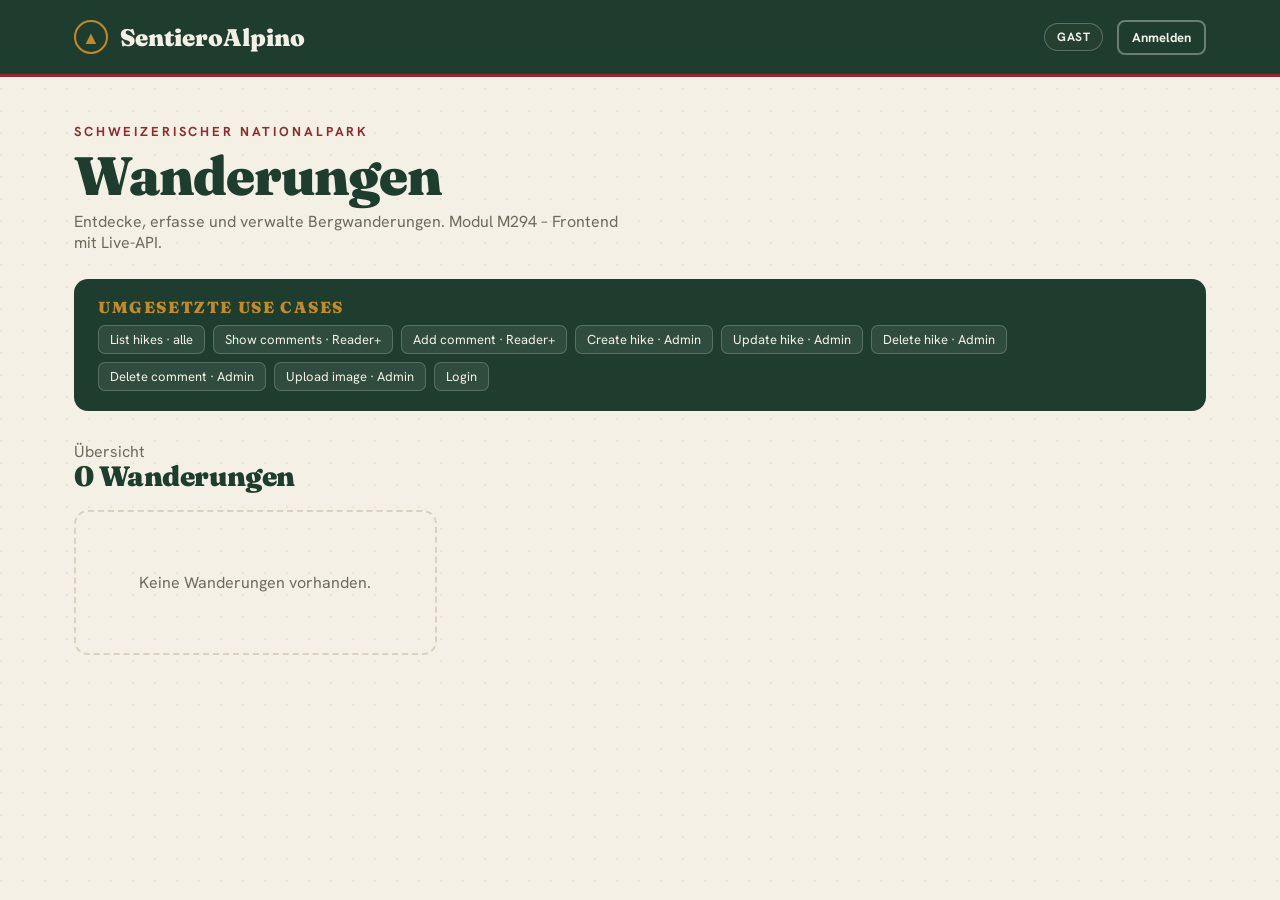
==== index.html @ 23a5e2ee "Initial commit — M294 Hike Frontend (LB2) Vanilla HTML/CSS/ES-modules frontend for the it-university" ====
<!DOCTYPE html>
<html lang="de">
<head>
<meta charset="UTF-8">
<meta name="viewport" content="width=device-width, initial-scale=1.0">
<title>Wanderungen – SentieroAlpino</title>
<link rel="preconnect" href="https://fonts.googleapis.com">
<link rel="preconnect" href="https://fonts.gstatic.com" crossorigin>
<link href="https://fonts.googleapis.com/css2?family=Fraunces:opsz,wght@9..144,400;9..144,600;9..144,900&family=Hanken+Grotesk:wght@400;500;600;700&display=swap" rel="stylesheet">
<link rel="stylesheet" href="css/styles.css">
</head>
<body>
<header>
  <div class="wrap bar">
    <div class="logo"><span class="mk">&#9650;</span> SentieroAlpino</div>
    <div class="session" id="session"></div>
  </div>
</header>

<main class="wrap">
  <section id="listView">
    <div class="hero">
      <div class="eyebrow">Schweizerischer Nationalpark</div>
      <h1>Wanderungen</h1>
      <p>Entdecke, erfasse und verwalte Bergwanderungen. Modul M294 – Frontend mit Live-API.</p>
    </div>

    <div class="legend">
      <h3>Umgesetzte Use Cases</h3>
      <div class="uc">
        <span>List hikes &middot; alle</span><span>Show comments &middot; Reader+</span><span>Add comment &middot; Reader+</span>
        <span>Create hike &middot; Admin</span><span>Update hike &middot; Admin</span><span>Delete hike &middot; Admin</span>
        <span>Delete comment &middot; Admin</span><span>Upload image &middot; Admin</span><span>Login</span>
      </div>
    </div>

    <div class="toolbar">
      <div><div class="eyebrow" style="color:var(--stone)">Übersicht</div><h2 style="font-size:28px" id="count"></h2></div>
      <button class="btn btn-pri" id="newBtn" style="display:none">+ Neue Wanderung</button>
    </div>
    <div class="grid" id="hikeGrid"></div>
  </section>

  <section id="detailView" class="detail"></section>
</main>

<div class="modal" id="loginModal">
  <div class="sheet sm">
    <h2>Anmelden</h2>
    <p class="lead">Login ist nötig für Kommentare und Verwaltung.</p>
    <div class="users-hint">Test-Logins:<br><b>Max</b> / Stern3849 (Admin) &nbsp;&mdash;&nbsp; <b>Berta</b> / Sonne2024 (Reader)</div>
    <div class="field"><label>Benutzername</label><input id="lgUser" placeholder="Max"></div>
    <div class="field"><label>Passwort</label><input id="lgPass" type="password" placeholder="&bull;&bull;&bull;&bull;&bull;"></div>
    <div class="err" id="lgErr">Login fehlgeschlagen.</div>
    <div class="actions">
      <button class="btn btn-ln" id="lgCancel">Abbrechen</button>
      <button class="btn btn-pri" id="lgSubmit">Anmelden</button>
    </div>
  </div>
</div>

<div class="modal" id="hikeModal">
  <div class="sheet">
    <h2 id="hmTitle">Neue Wanderung</h2>
    <p class="lead">Pflichtfelder ausser Beschreibung. Geschwindigkeit muss 2&ndash;4 km/h ergeben.</p>
    <form id="hikeForm" onsubmit="return false">
      <div class="row2">
        <div class="field"><label>Nr (PK, &ge; 1000)</label><input id="f_nr" type="number" min="1000"><div class="err">Nummer &ge; 1000 erforderlich.</div></div>
        <div class="field"><label>Schwierigkeit (1&ndash;5)</label>
          <select id="f_diff"><option value="">w&auml;hlen&hellip;</option><option>1</option><option>2</option><option>3</option><option>4</option><option>5</option></select>
          <div class="err">Wert 1&ndash;5 erforderlich.</div></div>
      </div>
      <div class="field"><label>Name</label><input id="f_name" placeholder="Val Min&egrave;r"><div class="err">Name ist erforderlich.</div></div>
      <div class="field"><label>Beschreibung <span class="opt">(optional, min. 5 W&ouml;rter)</span></label>
        <textarea id="f_desc" placeholder="Optionaler Text&hellip;"></textarea>
        <div class="hint">Leer erlaubt. Falls erfasst: mindestens 5 W&ouml;rter.</div>
        <div class="err">Falls erfasst, sind mindestens 5 W&ouml;rter n&ouml;tig.</div></div>
      <div class="row2">
        <div class="field"><label>Distanz (km)</label><input id="f_dist" type="number" step="0.1" min="0.1" placeholder="5.5"><div class="err">Distanz &gt; 0 erforderlich.</div></div>
        <div class="field"><label>Dauer (Std : Min)</label>
          <div class="row2"><input id="f_h" type="number" min="0" max="23" placeholder="2"><input id="f_m" type="number" min="0" max="59" placeholder="15"></div>
          <div class="err">Geschwindigkeit muss 2&ndash;4 km/h sein.</div></div>
      </div>
      <div class="row2">
        <div class="field"><label>Start</label><input id="f_start" placeholder="Pradatsch"><div class="err">Start ist erforderlich.</div></div>
        <div class="field"><label>Ziel</label><input id="f_end" placeholder="Sur il Foss"><div class="err">Ziel ist erforderlich.</div></div>
      </div>
      <div class="field"><label>H&ouml;henprofil-Bild (JPG-Upload)</label><input id="f_img" type="file" accept="image/jpeg"><div class="hint">Use Case &bdquo;upload image&ldquo;. Speichert den Dateinamen.</div><div class="err">Bild ist erforderlich.</div></div>
      <div class="actions">
        <button type="button" class="btn btn-ln" id="hmCancel">Abbrechen</button>
        <button type="button" class="btn btn-pri" id="hmSubmit">Speichern</button>
      </div>
    </form>
  </div>
</div>

<div class="toast" id="toast"></div>

<script type="module" src="js/app.js"></script>
</body>
</html>
---- css/styles.css ----
:root{
  --pine:#1f3d2e; --pine2:#2d543f; --cream:#f4f0e6; --paper:#fbf9f2;
  --rust:#8b2e2e; --rust2:#a8453f; --stone:#6f6a5d; --line:#d9d2c0; --gold:#c08a2d;
}
*{box-sizing:border-box;margin:0;padding:0}
body{font-family:'Hanken Grotesk',sans-serif;background:var(--cream);color:var(--pine);
  background-image:radial-gradient(circle at 1px 1px,rgba(31,61,46,.06) 1px,transparent 0);
  background-size:22px 22px;min-height:100vh}
h1,h2,h3{font-family:'Fraunces',serif;font-weight:900;letter-spacing:-.02em;line-height:1.05}
button{font-family:inherit;cursor:pointer;border:none}
.wrap{max-width:1180px;margin:0 auto;padding:0 24px}

header{position:sticky;top:0;z-index:40;background:var(--pine);color:var(--cream);
  border-bottom:3px solid var(--rust)}
.bar{display:flex;align-items:center;justify-content:space-between;height:74px}
.logo{display:flex;align-items:center;gap:12px;font-family:'Fraunces',serif;font-weight:900;font-size:24px;color:var(--cream)}
.logo .mk{width:34px;height:34px;border:2px solid var(--gold);border-radius:50%;display:grid;place-items:center;color:var(--gold);font-size:18px}
.session{display:flex;align-items:center;gap:14px;font-size:14px}
.badge{padding:5px 12px;border-radius:999px;font-weight:700;font-size:12px;letter-spacing:.04em;text-transform:uppercase}
.b-guest{background:#55504420;color:var(--cream);border:1px solid #ffffff40}
.b-reader{background:var(--gold);color:var(--pine)}
.b-admin{background:var(--rust2);color:#fff}
.btn{padding:10px 18px;border-radius:8px;font-weight:700;font-size:14px;transition:.15s;border:2px solid transparent}
.btn-pri{background:var(--rust);color:#fff}
.btn-pri:hover{background:var(--rust2)}
.btn-ghost{background:transparent;color:var(--cream);border:2px solid #ffffff55}
.btn-ghost:hover{border-color:var(--gold);color:var(--gold)}
.btn-ln{background:var(--pine);color:var(--cream)}
.btn-ln:hover{background:var(--pine2)}
.btn-sm{padding:7px 13px;font-size:13px}
.btn-del{background:transparent;color:var(--rust);border:2px solid var(--rust)}
.btn-del:hover{background:var(--rust);color:#fff}

.hero{padding:46px 0 26px}
.hero .eyebrow{font-size:13px;letter-spacing:.22em;text-transform:uppercase;color:var(--rust);font-weight:700}
.hero h1{font-size:54px;margin:8px 0 6px}
.hero p{color:var(--stone);max-width:560px;font-size:16px}
.toolbar{display:flex;justify-content:space-between;align-items:flex-end;gap:16px;flex-wrap:wrap;margin-bottom:18px}

.grid{display:grid;grid-template-columns:repeat(auto-fill,minmax(330px,1fr));gap:22px;padding-bottom:60px}
.card{background:var(--paper);border:1px solid var(--line);border-radius:14px;overflow:hidden;
  display:flex;flex-direction:column;transition:.18s;box-shadow:0 1px 0 rgba(0,0,0,.02)}
.card:hover{transform:translateY(-3px);box-shadow:0 14px 30px rgba(31,61,46,.13);border-color:var(--pine)}
.card .top{padding:18px 20px 0}
.card h3{font-size:23px}
.card .route{color:var(--stone);font-size:14px;margin-top:4px}
.card .route b{color:var(--pine)}
.meta{display:flex;flex-wrap:wrap;gap:8px;padding:14px 20px}
.chip{background:#1f3d2e0d;border:1px solid var(--line);border-radius:7px;padding:5px 10px;font-size:13px;font-weight:600}
.chip .lab{color:var(--stone);font-weight:500}
.diff{display:flex;gap:3px;align-items:center}
.pip{width:9px;height:9px;border-radius:50%;background:var(--line)}
.pip.on{background:var(--rust)}
.card .foot{margin-top:auto;display:flex;gap:8px;padding:14px 20px;border-top:1px solid var(--line);flex-wrap:wrap}
.card .by{padding:8px 20px;font-size:12px;color:var(--stone)}

.empty{padding:60px;text-align:center;color:var(--stone);border:2px dashed var(--line);border-radius:14px}

.detail{padding:30px 0 70px;display:none}
.detail.show{display:block}
.back{background:none;color:var(--rust);font-weight:700;font-size:14px;margin-bottom:18px;display:inline-flex;gap:6px}
.dgrid{display:grid;grid-template-columns:1.1fr .9fr;gap:30px;align-items:start}
.elev{background:var(--paper);border:1px solid var(--line);border-radius:14px;padding:14px}
.elev img{width:100%;border-radius:8px;display:block;background:#1f3d2e0a}
.elev .cap{font-size:12px;color:var(--stone);margin-top:8px;text-align:center}
.dinfo h2{font-size:38px;margin-bottom:6px}
.dinfo .sub{color:var(--stone);margin-bottom:16px}
.facts{display:grid;grid-template-columns:1fr 1fr;gap:10px;margin:18px 0}
.fact{background:var(--paper);border:1px solid var(--line);border-radius:10px;padding:12px 14px}
.fact .l{font-size:12px;color:var(--stone);text-transform:uppercase;letter-spacing:.06em}
.fact .v{font-size:18px;font-weight:700;margin-top:3px}
.desc{background:#1f3d2e0a;border-left:3px solid var(--gold);padding:14px 16px;border-radius:0 8px 8px 0;color:#3a4a40;line-height:1.55}

.comments{margin-top:38px}
.comments h3{font-size:26px;margin-bottom:14px}
.cmt{background:var(--paper);border:1px solid var(--line);border-radius:12px;padding:16px 18px;margin-bottom:12px}
.cmt .ch{display:flex;justify-content:space-between;align-items:center;gap:10px}
.cmt h4{font-family:'Fraunces',serif;font-size:18px;font-weight:600}
.stars{color:var(--gold);font-size:15px;letter-spacing:2px}
.cmt p{color:#3a4a40;margin:8px 0 6px;line-height:1.5}
.cmt .cby{font-size:12px;color:var(--stone)}

form .field{margin-bottom:15px}
label{display:block;font-size:13px;font-weight:700;margin-bottom:5px}
label .opt{color:var(--stone);font-weight:500}
input,select,textarea{width:100%;padding:11px 13px;border:1.5px solid var(--line);border-radius:8px;
  font-family:inherit;font-size:15px;background:#fff;color:var(--pine)}
input:focus,select:focus,textarea:focus{outline:none;border-color:var(--pine)}
textarea{resize:vertical;min-height:80px}
.row2{display:grid;grid-template-columns:1fr 1fr;gap:12px}
.row3{display:grid;grid-template-columns:1fr 1fr 1fr;gap:12px}
.hint{font-size:12px;color:var(--stone);margin-top:4px}
.err{font-size:12.5px;color:var(--rust);font-weight:600;margin-top:4px;display:none}
.err.show{display:block}
.field.bad input,.field.bad textarea,.field.bad select{border-color:var(--rust);background:#a8453f0a}

.modal{position:fixed;inset:0;background:#1f3d2eaa;backdrop-filter:blur(3px);z-index:60;
  display:none;align-items:flex-start;justify-content:center;padding:40px 16px;overflow:auto}
.modal.show{display:flex}
.sheet{background:var(--cream);border-radius:16px;max-width:620px;width:100%;padding:28px 30px;border-top:5px solid var(--rust);box-shadow:0 30px 80px rgba(0,0,0,.4)}
.sheet.sm{max-width:420px}
.sheet h2{font-size:30px;margin-bottom:4px}
.sheet .lead{color:var(--stone);margin-bottom:20px;font-size:14px}
.sheet .actions{display:flex;gap:10px;justify-content:flex-end;margin-top:8px}
.users-hint{background:#1f3d2e0a;border:1px solid var(--line);border-radius:8px;padding:10px 12px;font-size:13px;color:var(--stone);margin-bottom:16px}
.users-hint b{color:var(--pine)}

.toast{position:fixed;right:22px;bottom:22px;z-index:90;display:flex;flex-direction:column;gap:10px}
.t{padding:13px 18px;border-radius:10px;color:#fff;font-weight:600;font-size:14px;min-width:240px;
  box-shadow:0 12px 30px rgba(0,0,0,.22);animation:slide .25s ease}
.t.ok{background:var(--pine2)} .t.err{background:var(--rust)} .t.info{background:var(--stone)}
.t small{display:block;font-weight:400;opacity:.85;margin-top:2px}
@keyframes slide{from{transform:translateX(40px);opacity:0}to{transform:translateX(0);opacity:1}}

.legend{background:var(--pine);color:var(--cream);border-radius:14px;padding:20px 24px;margin:0 0 30px}
.legend h3{color:var(--gold);font-size:16px;text-transform:uppercase;letter-spacing:.1em;margin-bottom:10px}
.legend .uc{display:flex;flex-wrap:wrap;gap:8px}
.uc span{background:#ffffff14;border:1px solid #ffffff33;padding:5px 11px;border-radius:7px;font-size:13px}
@media(max-width:820px){.dgrid{grid-template-columns:1fr}.hero h1{font-size:38px}.facts{grid-template-columns:1fr}}
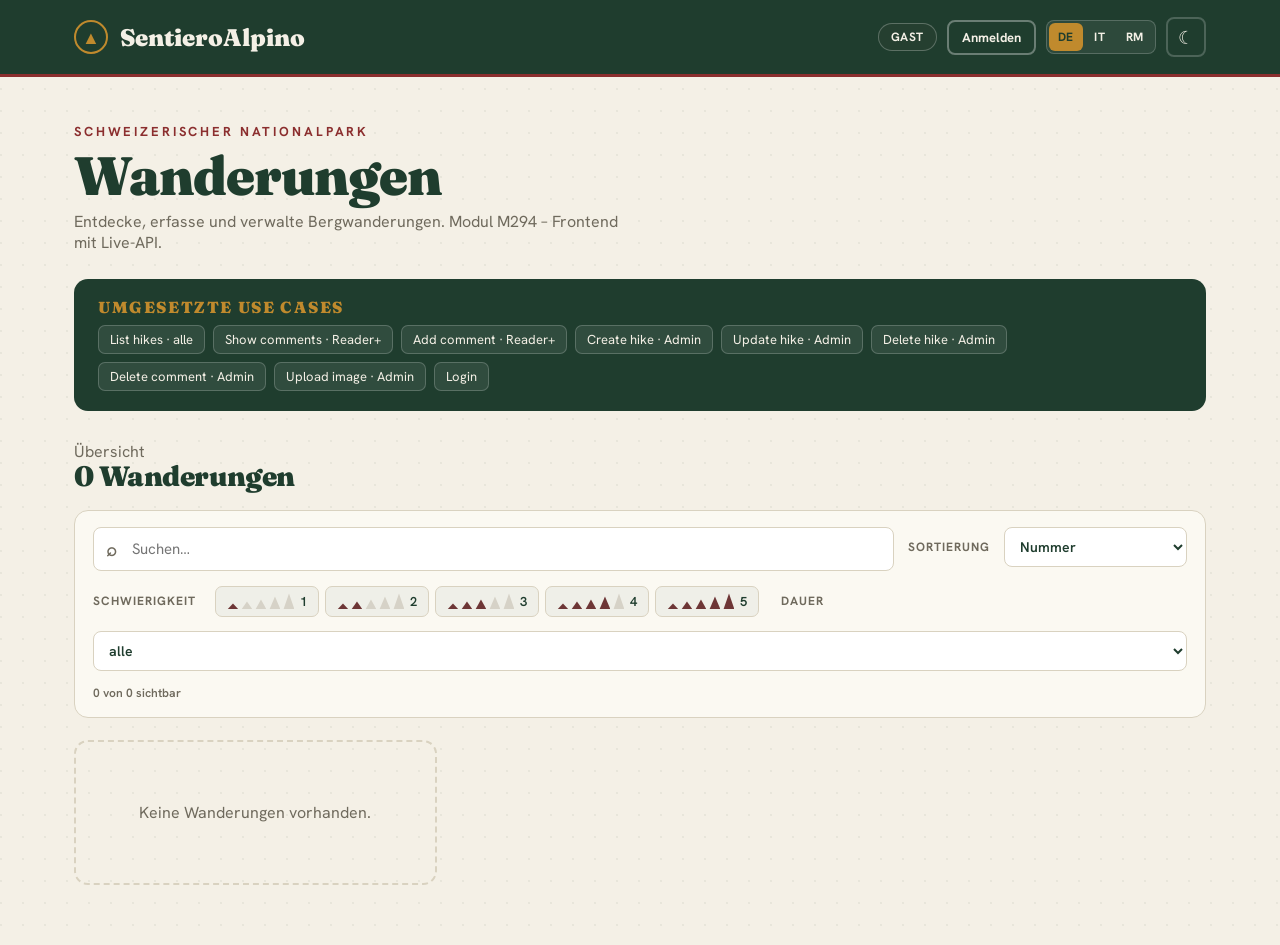
==== commit 1fcf23e3: "Dashboard polish: i18n, dark mode, search/filter/sort, reactions, skeleton A coordinated batch of UX" ====
--- a/index.html
+++ b/index.html
@@ -8,6 +8,17 @@
 <link rel="preconnect" href="https://fonts.gstatic.com" crossorigin>
 <link href="https://fonts.googleapis.com/css2?family=Fraunces:opsz,wght@9..144,400;9..144,600;9..144,900&family=Hanken+Grotesk:wght@400;500;600;700&display=swap" rel="stylesheet">
 <link rel="stylesheet" href="css/styles.css">
+<script>
+(function(){
+  try {
+    var t = localStorage.getItem('sentiero.theme');
+    if (!t && window.matchMedia && window.matchMedia('(prefers-color-scheme: dark)').matches) t = 'dark';
+    if (t === 'dark') document.documentElement.dataset.theme = 'dark';
+    var l = localStorage.getItem('sentiero.lang');
+    if (l) document.documentElement.lang = l;
+  } catch(e){}
+})();
+</script>
 </head>
 <body>
 <header>
@@ -20,13 +31,13 @@
 <main class="wrap">
   <section id="listView">
     <div class="hero">
-      <div class="eyebrow">Schweizerischer Nationalpark</div>
-      <h1>Wanderungen</h1>
-      <p>Entdecke, erfasse und verwalte Bergwanderungen. Modul M294 – Frontend mit Live-API.</p>
+      <div class="eyebrow" data-i18n="hero.eyebrow">Schweizerischer Nationalpark</div>
+      <h1 data-i18n="hero.title">Wanderungen</h1>
+      <p data-i18n="hero.lead">Entdecke, erfasse und verwalte Bergwanderungen. Modul M294 – Frontend mit Live-API.</p>
     </div>
 
     <div class="legend">
-      <h3>Umgesetzte Use Cases</h3>
+      <h3 data-i18n="legend.title">Umgesetzte Use Cases</h3>
       <div class="uc">
         <span>List hikes &middot; alle</span><span>Show comments &middot; Reader+</span><span>Add comment &middot; Reader+</span>
         <span>Create hike &middot; Admin</span><span>Update hike &middot; Admin</span><span>Delete hike &middot; Admin</span>
@@ -35,9 +46,12 @@
     </div>
 
     <div class="toolbar">
-      <div><div class="eyebrow" style="color:var(--stone)">Übersicht</div><h2 style="font-size:28px" id="count"></h2></div>
-      <button class="btn btn-pri" id="newBtn" style="display:none">+ Neue Wanderung</button>
+      <div><div class="eyebrow" style="color:var(--text-soft)" data-i18n="overview.kicker">Übersicht</div><h2 style="font-size:28px" id="count"></h2></div>
+      <button class="btn btn-pri" id="newBtn" style="display:none" data-i18n="nav.newHike">+ Neue Wanderung</button>
     </div>
+
+    <div class="filterbar" id="filterBar"></div>
+
     <div class="grid" id="hikeGrid"></div>
   </section>
 
@@ -46,49 +60,50 @@
 
 <div class="modal" id="loginModal">
   <div class="sheet sm">
-    <h2>Anmelden</h2>
-    <p class="lead">Login ist nötig für Kommentare und Verwaltung.</p>
-    <div class="users-hint">Test-Logins:<br><b>Max</b> / Stern3849 (Admin) &nbsp;&mdash;&nbsp; <b>Berta</b> / Sonne2024 (Reader)</div>
-    <div class="field"><label>Benutzername</label><input id="lgUser" placeholder="Max"></div>
-    <div class="field"><label>Passwort</label><input id="lgPass" type="password" placeholder="&bull;&bull;&bull;&bull;&bull;"></div>
-    <div class="err" id="lgErr">Login fehlgeschlagen.</div>
+    <h2 data-i18n="login.title">Anmelden</h2>
+    <p class="lead" data-i18n="login.lead">Login ist nötig für Kommentare und Verwaltung.</p>
+    <div class="users-hint" data-i18n-html="login.testHint">Test-Logins:<br><b>Max</b> / Stern3849 (Admin) &nbsp;&mdash;&nbsp; <b>Berta</b> / Sonne2024 (Reader)</div>
+    <div class="field"><label data-i18n="login.user">Benutzername</label><input id="lgUser" placeholder="Max"></div>
+    <div class="field"><label data-i18n="login.pass">Passwort</label><input id="lgPass" type="password" placeholder="&bull;&bull;&bull;&bull;&bull;"></div>
+    <div class="err" id="lgErr" data-i18n="login.error">Login fehlgeschlagen.</div>
     <div class="actions">
-      <button class="btn btn-ln" id="lgCancel">Abbrechen</button>
-      <button class="btn btn-pri" id="lgSubmit">Anmelden</button>
+      <button class="btn btn-ln" id="lgCancel" data-i18n="login.cancel">Abbrechen</button>
+      <button class="btn btn-pri" id="lgSubmit" data-i18n="login.submit">Anmelden</button>
     </div>
   </div>
 </div>
 
 <div class="modal" id="hikeModal">
   <div class="sheet">
-    <h2 id="hmTitle">Neue Wanderung</h2>
-    <p class="lead">Pflichtfelder ausser Beschreibung. Geschwindigkeit muss 2&ndash;4 km/h ergeben.</p>
+    <h2 id="hmTitle" data-i18n="hikeForm.titleNew">Neue Wanderung</h2>
+    <p class="lead" data-i18n="hikeForm.lead">Pflichtfelder ausser Beschreibung. Geschwindigkeit muss 2–4 km/h ergeben.</p>
     <form id="hikeForm" onsubmit="return false">
       <div class="row2">
-        <div class="field"><label>Nr (PK, &ge; 1000)</label><input id="f_nr" type="number" min="1000"><div class="err">Nummer &ge; 1000 erforderlich.</div></div>
-        <div class="field"><label>Schwierigkeit (1&ndash;5)</label>
-          <select id="f_diff"><option value="">w&auml;hlen&hellip;</option><option>1</option><option>2</option><option>3</option><option>4</option><option>5</option></select>
-          <div class="err">Wert 1&ndash;5 erforderlich.</div></div>
+        <div class="field"><label data-i18n="hikeForm.nr">Nr (PK, 900–999)</label><input id="f_nr" type="number" min="900" max="999"><div class="err" data-i18n="hikeForm.nrErr">Nummer im Bereich 900–999 erforderlich.</div></div>
+        <div class="field"><label data-i18n="hikeForm.diff">Schwierigkeit (1–5)</label>
+          <select id="f_diff"><option value="" data-i18n="hikeForm.diffPlaceholder">wählen…</option><option>1</option><option>2</option><option>3</option><option>4</option><option>5</option></select>
+          <div class="err" data-i18n="hikeForm.diffErr">Wert 1–5 erforderlich.</div></div>
       </div>
-      <div class="field"><label>Name</label><input id="f_name" placeholder="Val Min&egrave;r"><div class="err">Name ist erforderlich.</div></div>
-      <div class="field"><label>Beschreibung <span class="opt">(optional, min. 5 W&ouml;rter)</span></label>
-        <textarea id="f_desc" placeholder="Optionaler Text&hellip;"></textarea>
-        <div class="hint">Leer erlaubt. Falls erfasst: mindestens 5 W&ouml;rter.</div>
-        <div class="err">Falls erfasst, sind mindestens 5 W&ouml;rter n&ouml;tig.</div></div>
+      <div class="field"><label data-i18n="hikeForm.name">Name</label><input id="f_name" placeholder="Val Mingèr"><div class="err" data-i18n="hikeForm.nameErr">Name ist erforderlich.</div></div>
+      <div class="field"><label><span data-i18n="hikeForm.desc">Beschreibung</span> <span class="opt" data-i18n="hikeForm.descOpt">(optional, min. 5 Wörter)</span></label>
+        <textarea id="f_desc" placeholder="…"></textarea>
+        <div class="hint" data-i18n="hikeForm.descHint">Leer erlaubt. Falls erfasst: mindestens 5 Wörter.</div>
+        <div class="err" data-i18n="hikeForm.descErr">Falls erfasst, sind mindestens 5 Wörter nötig.</div></div>
       <div class="row2">
-        <div class="field"><label>Distanz (km)</label><input id="f_dist" type="number" step="0.1" min="0.1" placeholder="5.5"><div class="err">Distanz &gt; 0 erforderlich.</div></div>
-        <div class="field"><label>Dauer (Std : Min)</label>
+        <div class="field"><label data-i18n="hikeForm.dist">Distanz (km)</label><input id="f_dist" type="number" step="0.1" min="0.1" placeholder="5.5"><div class="err" data-i18n="hikeForm.distErr">Distanz &gt; 0 erforderlich.</div></div>
+        <div class="field"><label data-i18n="hikeForm.dur">Dauer (Std : Min)</label>
           <div class="row2"><input id="f_h" type="number" min="0" max="23" placeholder="2"><input id="f_m" type="number" min="0" max="59" placeholder="15"></div>
-          <div class="err">Geschwindigkeit muss 2&ndash;4 km/h sein.</div></div>
+          <div id="speedPill" class="speed-pill" style="display:none"></div>
+          <div class="err" data-i18n="hikeForm.durErr">Geschwindigkeit muss 2–4 km/h sein.</div></div>
       </div>
       <div class="row2">
-        <div class="field"><label>Start</label><input id="f_start" placeholder="Pradatsch"><div class="err">Start ist erforderlich.</div></div>
-        <div class="field"><label>Ziel</label><input id="f_end" placeholder="Sur il Foss"><div class="err">Ziel ist erforderlich.</div></div>
+        <div class="field"><label data-i18n="hikeForm.start">Start</label><input id="f_start" placeholder="Pradatsch"><div class="err" data-i18n="hikeForm.startErr">Start ist erforderlich.</div></div>
+        <div class="field"><label data-i18n="hikeForm.end">Ziel</label><input id="f_end" placeholder="Sur il Foss"><div class="err" data-i18n="hikeForm.endErr">Ziel ist erforderlich.</div></div>
       </div>
-      <div class="field"><label>H&ouml;henprofil-Bild (JPG-Upload)</label><input id="f_img" type="file" accept="image/jpeg"><div class="hint">Use Case &bdquo;upload image&ldquo;. Speichert den Dateinamen.</div><div class="err">Bild ist erforderlich.</div></div>
+      <div class="field"><label data-i18n="hikeForm.img">Höhenprofil-Bild (JPG-Upload)</label><input id="f_img" type="file" accept="image/jpeg"><div class="hint" data-i18n="hikeForm.imgHint">Use Case „upload image". Speichert den Dateinamen.</div><div class="err" data-i18n="hikeForm.imgErr">Bild ist erforderlich.</div></div>
       <div class="actions">
-        <button type="button" class="btn btn-ln" id="hmCancel">Abbrechen</button>
-        <button type="button" class="btn btn-pri" id="hmSubmit">Speichern</button>
+        <button type="button" class="btn btn-ln" id="hmCancel" data-i18n="hikeForm.cancel">Abbrechen</button>
+        <button type="button" class="btn btn-pri" id="hmSubmit" data-i18n="hikeForm.save">Speichern</button>
       </div>
     </form>
   </div>
--- a/css/styles.css
+++ b/css/styles.css
@@ -1,109 +1,187 @@
 :root{
   --pine:#1f3d2e; --pine2:#2d543f; --cream:#f4f0e6; --paper:#fbf9f2;
   --rust:#8b2e2e; --rust2:#a8453f; --stone:#6f6a5d; --line:#d9d2c0; --gold:#c08a2d;
+  --bg:var(--cream); --surface:var(--paper); --text:var(--pine); --text-soft:var(--stone);
+  --border:var(--line); --header-bg:var(--pine); --header-fg:var(--cream);
+  --chip-bg:#1f3d2e0d; --chip-bg2:#1f3d2e0a; --modal-bg:#1f3d2eaa;
+  --input-bg:#fff; --input-fg:var(--pine);
+  --dot:rgba(31,61,46,.06);
+}
+:root[data-theme="dark"]{
+  --pine:#e7e3d4; --pine2:#cdc8b6;
+  --cream:#0e1714; --paper:#152220;
+  --rust:#d57676; --rust2:#e08a83;
+  --stone:#9ea092; --line:#2a3a36; --gold:#e2b15a;
+  --bg:#0a0f0d; --surface:#152220; --text:#e7e3d4; --text-soft:#9ea092;
+  --border:#2a3a36; --header-bg:#0a0f0d; --header-fg:#e7e3d4;
+  --chip-bg:#ffffff0a; --chip-bg2:#ffffff06; --modal-bg:#000000bb;
+  --input-bg:#1a2a26; --input-fg:#e7e3d4;
+  --dot:rgba(231,227,212,.05);
 }
 *{box-sizing:border-box;margin:0;padding:0}
-body{font-family:'Hanken Grotesk',sans-serif;background:var(--cream);color:var(--pine);
-  background-image:radial-gradient(circle at 1px 1px,rgba(31,61,46,.06) 1px,transparent 0);
-  background-size:22px 22px;min-height:100vh}
-h1,h2,h3{font-family:'Fraunces',serif;font-weight:900;letter-spacing:-.02em;line-height:1.05}
-button{font-family:inherit;cursor:pointer;border:none}
+body{font-family:'Hanken Grotesk',sans-serif;background:var(--bg);color:var(--text);
+  background-image:radial-gradient(circle at 1px 1px,var(--dot) 1px,transparent 0);
+  background-size:22px 22px;min-height:100vh;transition:background-color .2s, color .2s}
+h1,h2,h3{font-family:'Fraunces',serif;font-weight:900;letter-spacing:-.02em;line-height:1.05;color:var(--text)}
+button{font-family:inherit;cursor:pointer;border:none;color:inherit}
 .wrap{max-width:1180px;margin:0 auto;padding:0 24px}
 
-header{position:sticky;top:0;z-index:40;background:var(--pine);color:var(--cream);
+header{position:sticky;top:0;z-index:40;background:var(--header-bg);color:var(--header-fg);
   border-bottom:3px solid var(--rust)}
-.bar{display:flex;align-items:center;justify-content:space-between;height:74px}
-.logo{display:flex;align-items:center;gap:12px;font-family:'Fraunces',serif;font-weight:900;font-size:24px;color:var(--cream)}
+.bar{display:flex;align-items:center;justify-content:space-between;height:74px;gap:14px}
+.logo{display:flex;align-items:center;gap:12px;font-family:'Fraunces',serif;font-weight:900;font-size:24px;color:var(--header-fg)}
 .logo .mk{width:34px;height:34px;border:2px solid var(--gold);border-radius:50%;display:grid;place-items:center;color:var(--gold);font-size:18px}
-.session{display:flex;align-items:center;gap:14px;font-size:14px}
+.session{display:flex;align-items:center;gap:10px;font-size:14px;flex-wrap:wrap;justify-content:flex-end}
 .badge{padding:5px 12px;border-radius:999px;font-weight:700;font-size:12px;letter-spacing:.04em;text-transform:uppercase}
-.b-guest{background:#55504420;color:var(--cream);border:1px solid #ffffff40}
-.b-reader{background:var(--gold);color:var(--pine)}
+.b-guest{background:#55504420;color:var(--header-fg);border:1px solid #ffffff40}
+.b-reader{background:var(--gold);color:#1f3d2e}
 .b-admin{background:var(--rust2);color:#fff}
 .btn{padding:10px 18px;border-radius:8px;font-weight:700;font-size:14px;transition:.15s;border:2px solid transparent}
 .btn-pri{background:var(--rust);color:#fff}
 .btn-pri:hover{background:var(--rust2)}
-.btn-ghost{background:transparent;color:var(--cream);border:2px solid #ffffff55}
+.btn-ghost{background:transparent;color:var(--header-fg);border:2px solid #ffffff55}
 .btn-ghost:hover{border-color:var(--gold);color:var(--gold)}
 .btn-ln{background:var(--pine);color:var(--cream)}
+:root[data-theme="dark"] .btn-ln{background:#2a3a36;color:#e7e3d4}
 .btn-ln:hover{background:var(--pine2)}
 .btn-sm{padding:7px 13px;font-size:13px}
 .btn-del{background:transparent;color:var(--rust);border:2px solid var(--rust)}
 .btn-del:hover{background:var(--rust);color:#fff}
+.btn-icon{background:transparent;color:var(--header-fg);border:2px solid #ffffff33;width:40px;height:40px;border-radius:8px;display:inline-grid;place-items:center;font-size:18px;transition:.15s}
+.btn-icon:hover{border-color:var(--gold);color:var(--gold)}
+.langpick{display:inline-flex;background:#ffffff10;border:1px solid #ffffff33;border-radius:8px;padding:2px;gap:2px}
+.langpick button{padding:6px 9px;border-radius:6px;background:transparent;color:var(--header-fg);font-size:12px;font-weight:700;letter-spacing:.06em}
+.langpick button[aria-pressed="true"]{background:var(--gold);color:#1f3d2e}
+.langpick button:hover:not([aria-pressed="true"]){color:var(--gold)}
 
 .hero{padding:46px 0 26px}
 .hero .eyebrow{font-size:13px;letter-spacing:.22em;text-transform:uppercase;color:var(--rust);font-weight:700}
 .hero h1{font-size:54px;margin:8px 0 6px}
-.hero p{color:var(--stone);max-width:560px;font-size:16px}
+.hero p{color:var(--text-soft);max-width:560px;font-size:16px}
 .toolbar{display:flex;justify-content:space-between;align-items:flex-end;gap:16px;flex-wrap:wrap;margin-bottom:18px}
 
+.filterbar{background:var(--surface);border:1px solid var(--border);border-radius:14px;padding:16px 18px;margin-bottom:22px;display:flex;flex-direction:column;gap:14px}
+.filter-row{display:flex;gap:14px;align-items:center;flex-wrap:wrap}
+.fr-grow{flex:1;min-width:240px}
+.search{position:relative}
+.search input{width:100%;padding:11px 13px 11px 38px;background:var(--input-bg);color:var(--input-fg)}
+.search::before{content:"⌕";position:absolute;left:13px;top:50%;transform:translateY(-50%);color:var(--text-soft);font-size:18px;font-weight:700;pointer-events:none}
+.filter-label{font-size:12px;font-weight:700;color:var(--text-soft);text-transform:uppercase;letter-spacing:.08em;margin-right:6px}
+.chips{display:inline-flex;gap:6px;flex-wrap:wrap}
+.chip-btn{background:var(--chip-bg);border:1px solid var(--border);border-radius:7px;padding:6px 11px;font-size:13px;font-weight:600;color:var(--text);cursor:pointer;display:inline-flex;align-items:center;gap:6px;transition:.12s}
+.chip-btn:hover{border-color:var(--pine)}
+.chip-btn[aria-pressed="true"]{background:var(--rust);border-color:var(--rust);color:#fff}
+.chip-btn .peaks{filter:saturate(.6)}
+.chip-btn[aria-pressed="true"] .peaks .pk{fill:#fff;stroke:#fff}
+.fselect{padding:9px 11px;background:var(--input-bg);color:var(--input-fg);border:1.5px solid var(--border);border-radius:8px;font-family:inherit;font-size:14px;font-weight:600;cursor:pointer}
+.toggle{display:inline-flex;align-items:center;gap:6px;font-size:13px;font-weight:600;color:var(--text);cursor:pointer;user-select:none}
+.toggle input{position:absolute;opacity:0;pointer-events:none}
+.toggle .sw{width:34px;height:20px;background:var(--border);border-radius:999px;position:relative;transition:.15s}
+.toggle .sw::after{content:"";position:absolute;left:2px;top:2px;width:16px;height:16px;background:#fff;border-radius:50%;transition:.15s}
+.toggle input:checked + .sw{background:var(--pine)}
+.toggle input:checked + .sw::after{transform:translateX(14px)}
+.hits{font-size:12px;color:var(--text-soft);font-weight:600}
+.reset-btn{margin-left:auto;background:transparent;color:var(--rust);border:none;font-weight:700;font-size:13px;text-decoration:underline;cursor:pointer}
+
 .grid{display:grid;grid-template-columns:repeat(auto-fill,minmax(330px,1fr));gap:22px;padding-bottom:60px}
-.card{background:var(--paper);border:1px solid var(--line);border-radius:14px;overflow:hidden;
+.card{background:var(--surface);border:1px solid var(--border);border-radius:14px;overflow:hidden;
   display:flex;flex-direction:column;transition:.18s;box-shadow:0 1px 0 rgba(0,0,0,.02)}
 .card:hover{transform:translateY(-3px);box-shadow:0 14px 30px rgba(31,61,46,.13);border-color:var(--pine)}
+.card .thumb{position:relative;aspect-ratio:16/9;background:var(--chip-bg);overflow:hidden;border-bottom:1px solid var(--border)}
+.card .thumb img{width:100%;height:100%;object-fit:cover;display:block;transition:transform .35s ease}
+.card:hover .thumb img{transform:scale(1.04)}
+.card .thumb.thumb-missing{background:repeating-linear-gradient(45deg,var(--chip-bg),var(--chip-bg) 8px,var(--chip-bg2) 8px,var(--chip-bg2) 16px)}
+.card .thumb.thumb-missing::after{content:attr(data-empty);position:absolute;inset:0;display:grid;place-items:center;font-size:12px;color:var(--text-soft);letter-spacing:.05em;text-transform:uppercase;font-weight:600}
 .card .top{padding:18px 20px 0}
 .card h3{font-size:23px}
-.card .route{color:var(--stone);font-size:14px;margin-top:4px}
-.card .route b{color:var(--pine)}
+.card .route{color:var(--text-soft);font-size:14px;margin-top:4px}
+.card .route b{color:var(--text)}
 .meta{display:flex;flex-wrap:wrap;gap:8px;padding:14px 20px}
-.chip{background:#1f3d2e0d;border:1px solid var(--line);border-radius:7px;padding:5px 10px;font-size:13px;font-weight:600}
-.chip .lab{color:var(--stone);font-weight:500}
-.diff{display:flex;gap:3px;align-items:center}
-.pip{width:9px;height:9px;border-radius:50%;background:var(--line)}
-.pip.on{background:var(--rust)}
-.card .foot{margin-top:auto;display:flex;gap:8px;padding:14px 20px;border-top:1px solid var(--line);flex-wrap:wrap}
-.card .by{padding:8px 20px;font-size:12px;color:var(--stone)}
+.chip{background:var(--chip-bg);border:1px solid var(--border);border-radius:7px;padding:5px 10px;font-size:13px;font-weight:600;color:var(--text)}
+.chip .lab{color:var(--text-soft);font-weight:500}
+.peaks{display:inline-flex;gap:3px;align-items:flex-end;vertical-align:middle}
+.peaks .pk{width:11px;height:11px;display:inline-block;clip-path:polygon(50% 0,100% 100%,0 100%);background:var(--border)}
+.peaks .pk.l1{height:6px}
+.peaks .pk.l2{height:8px}
+.peaks .pk.l3{height:10px}
+.peaks .pk.l4{height:13px}
+.peaks .pk.l5{height:16px}
+.peaks .pk.on{background:var(--rust)}
+.card .foot{margin-top:auto;display:flex;gap:8px;padding:14px 20px;border-top:1px solid var(--border);flex-wrap:wrap}
+.card .by{padding:8px 20px;font-size:12px;color:var(--text-soft)}
 
-.empty{padding:60px;text-align:center;color:var(--stone);border:2px dashed var(--line);border-radius:14px}
+.skel-grid{display:grid;grid-template-columns:repeat(auto-fill,minmax(330px,1fr));gap:22px;padding-bottom:60px}
+.skel{background:var(--surface);border:1px solid var(--border);border-radius:14px;overflow:hidden;display:flex;flex-direction:column}
+.skel .sk-img{aspect-ratio:16/9;background:linear-gradient(90deg,var(--chip-bg) 0%,var(--chip-bg2) 50%,var(--chip-bg) 100%);background-size:200% 100%;animation:shimmer 1.4s linear infinite}
+.skel .sk-body{padding:18px 20px;display:flex;flex-direction:column;gap:10px}
+.skel .sk-line{height:14px;border-radius:6px;background:linear-gradient(90deg,var(--chip-bg) 0%,var(--chip-bg2) 50%,var(--chip-bg) 100%);background-size:200% 100%;animation:shimmer 1.4s linear infinite}
+.skel .sk-line.w70{width:70%}
+.skel .sk-line.w50{width:50%}
+.skel .sk-line.w30{width:30%}
+.skel .sk-line.h22{height:22px}
+@keyframes shimmer{0%{background-position:200% 0}100%{background-position:-200% 0}}
+
+.empty{padding:60px;text-align:center;color:var(--text-soft);border:2px dashed var(--border);border-radius:14px}
+.empty button{margin-top:14px}
 
 .detail{padding:30px 0 70px;display:none}
 .detail.show{display:block}
 .back{background:none;color:var(--rust);font-weight:700;font-size:14px;margin-bottom:18px;display:inline-flex;gap:6px}
 .dgrid{display:grid;grid-template-columns:1.1fr .9fr;gap:30px;align-items:start}
-.elev{background:var(--paper);border:1px solid var(--line);border-radius:14px;padding:14px}
-.elev img{width:100%;border-radius:8px;display:block;background:#1f3d2e0a}
-.elev .cap{font-size:12px;color:var(--stone);margin-top:8px;text-align:center}
+.elev{background:var(--surface);border:1px solid var(--border);border-radius:14px;padding:14px}
+.elev img{width:100%;border-radius:8px;display:block;background:var(--chip-bg)}
+.elev .cap{font-size:12px;color:var(--text-soft);margin-top:8px;text-align:center}
 .dinfo h2{font-size:38px;margin-bottom:6px}
-.dinfo .sub{color:var(--stone);margin-bottom:16px}
+.dinfo .sub{color:var(--text-soft);margin-bottom:16px}
 .facts{display:grid;grid-template-columns:1fr 1fr;gap:10px;margin:18px 0}
-.fact{background:var(--paper);border:1px solid var(--line);border-radius:10px;padding:12px 14px}
-.fact .l{font-size:12px;color:var(--stone);text-transform:uppercase;letter-spacing:.06em}
+.fact{background:var(--surface);border:1px solid var(--border);border-radius:10px;padding:12px 14px}
+.fact .l{font-size:12px;color:var(--text-soft);text-transform:uppercase;letter-spacing:.06em}
 .fact .v{font-size:18px;font-weight:700;margin-top:3px}
-.desc{background:#1f3d2e0a;border-left:3px solid var(--gold);padding:14px 16px;border-radius:0 8px 8px 0;color:#3a4a40;line-height:1.55}
+.desc{background:var(--chip-bg);border-left:3px solid var(--gold);padding:14px 16px;border-radius:0 8px 8px 0;color:var(--text);line-height:1.55}
 
 .comments{margin-top:38px}
-.comments h3{font-size:26px;margin-bottom:14px}
-.cmt{background:var(--paper);border:1px solid var(--line);border-radius:12px;padding:16px 18px;margin-bottom:12px}
+.comments-head{display:flex;justify-content:space-between;align-items:center;gap:14px;flex-wrap:wrap;margin-bottom:14px}
+.comments-head h3{font-size:26px}
+.cmt{background:var(--surface);border:1px solid var(--border);border-radius:12px;padding:16px 18px;margin-bottom:12px}
 .cmt .ch{display:flex;justify-content:space-between;align-items:center;gap:10px}
 .cmt h4{font-family:'Fraunces',serif;font-size:18px;font-weight:600}
 .stars{color:var(--gold);font-size:15px;letter-spacing:2px}
-.cmt p{color:#3a4a40;margin:8px 0 6px;line-height:1.5}
-.cmt .cby{font-size:12px;color:var(--stone)}
+.cmt p{color:var(--text);margin:8px 0 6px;line-height:1.5}
+.cmt .cby{font-size:12px;color:var(--text-soft)}
+.reactions{display:flex;gap:6px;margin-top:10px;flex-wrap:wrap}
+.rx{background:var(--chip-bg);border:1px solid var(--border);border-radius:999px;padding:4px 10px;font-size:13px;cursor:pointer;display:inline-flex;align-items:center;gap:5px;font-weight:600;color:var(--text);transition:.12s}
+.rx:hover{border-color:var(--pine)}
+.rx[aria-pressed="true"]{background:var(--gold);border-color:var(--gold);color:#1f3d2e}
+.rx .ct{font-size:12px;color:var(--text-soft);font-weight:700}
+.rx[aria-pressed="true"] .ct{color:#1f3d2e}
 
 form .field{margin-bottom:15px}
-label{display:block;font-size:13px;font-weight:700;margin-bottom:5px}
-label .opt{color:var(--stone);font-weight:500}
-input,select,textarea{width:100%;padding:11px 13px;border:1.5px solid var(--line);border-radius:8px;
-  font-family:inherit;font-size:15px;background:#fff;color:var(--pine)}
+label{display:block;font-size:13px;font-weight:700;margin-bottom:5px;color:var(--text)}
+label .opt{color:var(--text-soft);font-weight:500}
+input,select,textarea{width:100%;padding:11px 13px;border:1.5px solid var(--border);border-radius:8px;
+  font-family:inherit;font-size:15px;background:var(--input-bg);color:var(--input-fg)}
 input:focus,select:focus,textarea:focus{outline:none;border-color:var(--pine)}
 textarea{resize:vertical;min-height:80px}
 .row2{display:grid;grid-template-columns:1fr 1fr;gap:12px}
 .row3{display:grid;grid-template-columns:1fr 1fr 1fr;gap:12px}
-.hint{font-size:12px;color:var(--stone);margin-top:4px}
+.hint{font-size:12px;color:var(--text-soft);margin-top:4px}
 .err{font-size:12.5px;color:var(--rust);font-weight:600;margin-top:4px;display:none}
 .err.show{display:block}
 .field.bad input,.field.bad textarea,.field.bad select{border-color:var(--rust);background:#a8453f0a}
+.speed-pill{display:inline-block;margin-top:6px;padding:5px 11px;border-radius:999px;font-size:12px;font-weight:700;letter-spacing:.02em}
+.speed-pill.ok{background:#2d543f1a;color:var(--pine2);border:1px solid var(--pine2)}
+.speed-pill.bad{background:#8b2e2e1a;color:var(--rust);border:1px solid var(--rust)}
 
-.modal{position:fixed;inset:0;background:#1f3d2eaa;backdrop-filter:blur(3px);z-index:60;
+.modal{position:fixed;inset:0;background:var(--modal-bg);backdrop-filter:blur(3px);z-index:60;
   display:none;align-items:flex-start;justify-content:center;padding:40px 16px;overflow:auto}
 .modal.show{display:flex}
-.sheet{background:var(--cream);border-radius:16px;max-width:620px;width:100%;padding:28px 30px;border-top:5px solid var(--rust);box-shadow:0 30px 80px rgba(0,0,0,.4)}
+.sheet{background:var(--bg);border-radius:16px;max-width:620px;width:100%;padding:28px 30px;border-top:5px solid var(--rust);box-shadow:0 30px 80px rgba(0,0,0,.4)}
 .sheet.sm{max-width:420px}
 .sheet h2{font-size:30px;margin-bottom:4px}
-.sheet .lead{color:var(--stone);margin-bottom:20px;font-size:14px}
+.sheet .lead{color:var(--text-soft);margin-bottom:20px;font-size:14px}
 .sheet .actions{display:flex;gap:10px;justify-content:flex-end;margin-top:8px}
-.users-hint{background:#1f3d2e0a;border:1px solid var(--line);border-radius:8px;padding:10px 12px;font-size:13px;color:var(--stone);margin-bottom:16px}
-.users-hint b{color:var(--pine)}
+.users-hint{background:var(--chip-bg);border:1px solid var(--border);border-radius:8px;padding:10px 12px;font-size:13px;color:var(--text-soft);margin-bottom:16px}
+.users-hint b{color:var(--text)}
 
 .toast{position:fixed;right:22px;bottom:22px;z-index:90;display:flex;flex-direction:column;gap:10px}
 .t{padding:13px 18px;border-radius:10px;color:#fff;font-weight:600;font-size:14px;min-width:240px;
@@ -113,7 +191,8 @@
 @keyframes slide{from{transform:translateX(40px);opacity:0}to{transform:translateX(0);opacity:1}}
 
 .legend{background:var(--pine);color:var(--cream);border-radius:14px;padding:20px 24px;margin:0 0 30px}
+:root[data-theme="dark"] .legend{background:#0e1f1a;border:1px solid var(--border)}
 .legend h3{color:var(--gold);font-size:16px;text-transform:uppercase;letter-spacing:.1em;margin-bottom:10px}
 .legend .uc{display:flex;flex-wrap:wrap;gap:8px}
 .uc span{background:#ffffff14;border:1px solid #ffffff33;padding:5px 11px;border-radius:7px;font-size:13px}
-@media(max-width:820px){.dgrid{grid-template-columns:1fr}.hero h1{font-size:38px}.facts{grid-template-columns:1fr}}
+@media(max-width:820px){.dgrid{grid-template-columns:1fr}.hero h1{font-size:38px}.facts{grid-template-columns:1fr}.bar{flex-wrap:wrap;height:auto;padding:14px 0;gap:10px}}
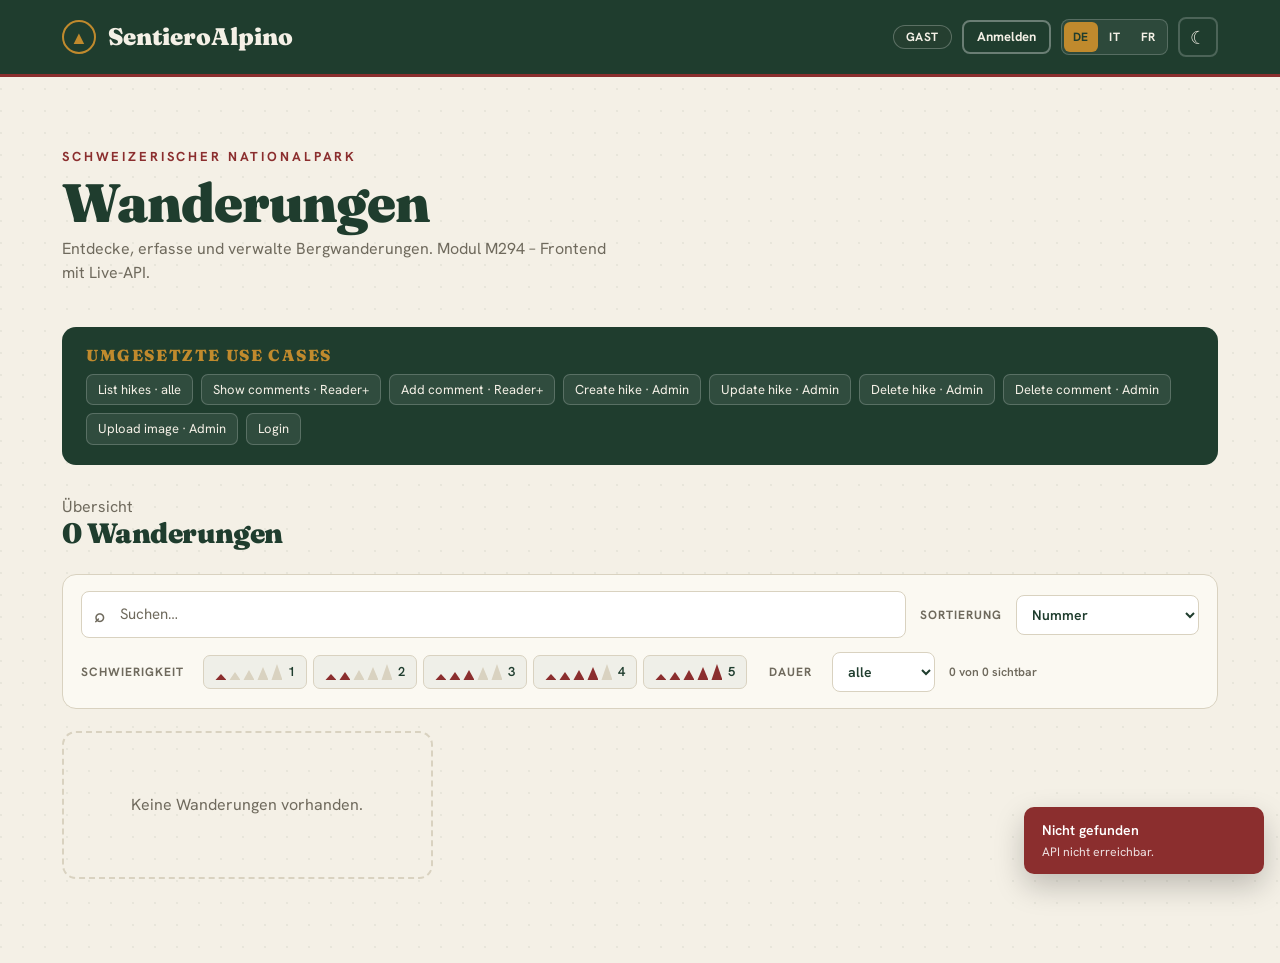
==== commit 8a48f312: "Adopt Bootstrap 5.3 for layout, modals, forms and validation The Engadin look stays — we just move t" ====
--- a/index.html
+++ b/index.html
@@ -7,6 +7,7 @@
 <link rel="preconnect" href="https://fonts.googleapis.com">
 <link rel="preconnect" href="https://fonts.gstatic.com" crossorigin>
 <link href="https://fonts.googleapis.com/css2?family=Fraunces:opsz,wght@9..144,400;9..144,600;9..144,900&family=Hanken+Grotesk:wght@400;500;600;700&display=swap" rel="stylesheet">
+<link href="https://cdn.jsdelivr.net/npm/bootstrap@5.3.3/dist/css/bootstrap.min.css" rel="stylesheet" integrity="sha384-QWTKZyjpPEjISv5WaRU9OFeRpok6YctnYmDr5pNlyT2bRjXh0JMhjY6hW+ALEwIH" crossorigin="anonymous">
 <link rel="stylesheet" href="css/styles.css">
 <script>
 (function(){
@@ -22,13 +23,13 @@
 </head>
 <body>
 <header>
-  <div class="wrap bar">
+  <div class="container bar">
     <div class="logo"><span class="mk">&#9650;</span> SentieroAlpino</div>
     <div class="session" id="session"></div>
   </div>
 </header>
 
-<main class="wrap">
+<main class="container py-4">
   <section id="listView">
     <div class="hero">
       <div class="eyebrow" data-i18n="hero.eyebrow">Schweizerischer Nationalpark</div>
@@ -47,7 +48,7 @@
 
     <div class="toolbar">
       <div><div class="eyebrow" style="color:var(--text-soft)" data-i18n="overview.kicker">Übersicht</div><h2 style="font-size:28px" id="count"></h2></div>
-      <button class="btn btn-pri" id="newBtn" style="display:none" data-i18n="nav.newHike">+ Neue Wanderung</button>
+      <button type="button" class="btn btn-pri" id="newBtn" style="display:none" data-i18n="nav.newHike">+ Neue Wanderung</button>
     </div>
 
     <div class="filterbar" id="filterBar"></div>
@@ -58,59 +59,120 @@
   <section id="detailView" class="detail"></section>
 </main>
 
-<div class="modal" id="loginModal">
-  <div class="sheet sm">
-    <h2 data-i18n="login.title">Anmelden</h2>
-    <p class="lead" data-i18n="login.lead">Login ist nötig für Kommentare und Verwaltung.</p>
-    <div class="users-hint" data-i18n-html="login.testHint">Test-Logins:<br><b>Max</b> / Stern3849 (Admin) &nbsp;&mdash;&nbsp; <b>Berta</b> / Sonne2024 (Reader)</div>
-    <div class="field"><label data-i18n="login.user">Benutzername</label><input id="lgUser" placeholder="Max"></div>
-    <div class="field"><label data-i18n="login.pass">Passwort</label><input id="lgPass" type="password" placeholder="&bull;&bull;&bull;&bull;&bull;"></div>
-    <div class="err" id="lgErr" data-i18n="login.error">Login fehlgeschlagen.</div>
-    <div class="actions">
-      <button class="btn btn-ln" id="lgCancel" data-i18n="login.cancel">Abbrechen</button>
-      <button class="btn btn-pri" id="lgSubmit" data-i18n="login.submit">Anmelden</button>
+<div class="modal fade" id="loginModal" tabindex="-1" aria-labelledby="loginModalLabel" aria-hidden="true">
+  <div class="modal-dialog modal-dialog-centered">
+    <div class="modal-content sheet">
+      <div class="modal-header border-0 p-0 mb-2 d-flex align-items-start">
+        <div>
+          <h2 id="loginModalLabel" data-i18n="login.title">Anmelden</h2>
+          <p class="lead mt-2" data-i18n="login.lead">Login ist nötig für Kommentare und Verwaltung.</p>
+        </div>
+        <button type="button" class="btn-close ms-auto" data-bs-dismiss="modal" aria-label="Close"></button>
+      </div>
+      <div class="modal-body p-0">
+        <div class="users-hint" data-i18n-html="login.testHint">Test-Logins:<br><b>Max</b> / Stern3849 (Admin) &nbsp;&mdash;&nbsp; <b>Berta</b> / Sonne2024 (Reader)</div>
+        <div class="mb-3">
+          <label for="lgUser" class="form-label" data-i18n="login.user">Benutzername</label>
+          <input id="lgUser" class="form-control" placeholder="Max" autocomplete="username">
+          <div class="invalid-feedback" id="lgUserErr"></div>
+        </div>
+        <div class="mb-3">
+          <label for="lgPass" class="form-label" data-i18n="login.pass">Passwort</label>
+          <input id="lgPass" type="password" class="form-control" placeholder="&bull;&bull;&bull;&bull;&bull;" autocomplete="current-password">
+          <div class="invalid-feedback" id="lgPassErr"></div>
+        </div>
+        <div class="alert alert-danger d-none" role="alert" id="lgErr" data-i18n="login.error">Login fehlgeschlagen.</div>
+      </div>
+      <div class="modal-footer border-0 px-0 pb-0">
+        <button type="button" class="btn btn-ln" data-bs-dismiss="modal" data-i18n="login.cancel">Abbrechen</button>
+        <button type="button" class="btn btn-pri" id="lgSubmit" data-i18n="login.submit">Anmelden</button>
+      </div>
     </div>
   </div>
 </div>
 
-<div class="modal" id="hikeModal">
-  <div class="sheet">
-    <h2 id="hmTitle" data-i18n="hikeForm.titleNew">Neue Wanderung</h2>
-    <p class="lead" data-i18n="hikeForm.lead">Pflichtfelder ausser Beschreibung. Geschwindigkeit muss 2–4 km/h ergeben.</p>
-    <form id="hikeForm" onsubmit="return false">
-      <div class="row2">
-        <div class="field"><label data-i18n="hikeForm.nr">Nr (PK, 900–999)</label><input id="f_nr" type="number" min="900" max="999"><div class="err" data-i18n="hikeForm.nrErr">Nummer im Bereich 900–999 erforderlich.</div></div>
-        <div class="field"><label data-i18n="hikeForm.diff">Schwierigkeit (1–5)</label>
-          <select id="f_diff"><option value="" data-i18n="hikeForm.diffPlaceholder">wählen…</option><option>1</option><option>2</option><option>3</option><option>4</option><option>5</option></select>
-          <div class="err" data-i18n="hikeForm.diffErr">Wert 1–5 erforderlich.</div></div>
+<div class="modal fade" id="hikeModal" tabindex="-1" aria-labelledby="hikeModalLabel" aria-hidden="true">
+  <div class="modal-dialog modal-dialog-centered modal-lg">
+    <div class="modal-content sheet">
+      <div class="modal-header border-0 p-0 mb-2 d-flex align-items-start">
+        <div>
+          <h2 id="hmTitle" data-i18n="hikeForm.titleNew">Neue Wanderung</h2>
+          <p class="lead mt-2" data-i18n="hikeForm.lead">Pflichtfelder ausser Beschreibung. Geschwindigkeit muss 2–4 km/h ergeben.</p>
+        </div>
+        <button type="button" class="btn-close ms-auto" data-bs-dismiss="modal" aria-label="Close"></button>
       </div>
-      <div class="field"><label data-i18n="hikeForm.name">Name</label><input id="f_name" placeholder="Val Mingèr"><div class="err" data-i18n="hikeForm.nameErr">Name ist erforderlich.</div></div>
-      <div class="field"><label><span data-i18n="hikeForm.desc">Beschreibung</span> <span class="opt" data-i18n="hikeForm.descOpt">(optional, min. 5 Wörter)</span></label>
-        <textarea id="f_desc" placeholder="…"></textarea>
-        <div class="hint" data-i18n="hikeForm.descHint">Leer erlaubt. Falls erfasst: mindestens 5 Wörter.</div>
-        <div class="err" data-i18n="hikeForm.descErr">Falls erfasst, sind mindestens 5 Wörter nötig.</div></div>
-      <div class="row2">
-        <div class="field"><label data-i18n="hikeForm.dist">Distanz (km)</label><input id="f_dist" type="number" step="0.1" min="0.1" placeholder="5.5"><div class="err" data-i18n="hikeForm.distErr">Distanz &gt; 0 erforderlich.</div></div>
-        <div class="field"><label data-i18n="hikeForm.dur">Dauer (Std : Min)</label>
-          <div class="row2"><input id="f_h" type="number" min="0" max="23" placeholder="2"><input id="f_m" type="number" min="0" max="59" placeholder="15"></div>
-          <div id="speedPill" class="speed-pill" style="display:none"></div>
-          <div class="err" data-i18n="hikeForm.durErr">Geschwindigkeit muss 2–4 km/h sein.</div></div>
+      <div class="modal-body p-0">
+        <form id="hikeForm" novalidate>
+          <div class="row g-3">
+            <div class="col-md-6">
+              <label for="f_nr" class="form-label" data-i18n="hikeForm.nr">Nr (PK, 900–999)</label>
+              <input id="f_nr" type="number" min="900" max="999" class="form-control">
+              <div class="invalid-feedback" data-i18n="hikeForm.nrErr">Nummer im Bereich 900–999 erforderlich.</div>
+            </div>
+            <div class="col-md-6">
+              <label for="f_diff" class="form-label" data-i18n="hikeForm.diff">Schwierigkeit (1–5)</label>
+              <select id="f_diff" class="form-select">
+                <option value="" data-i18n="hikeForm.diffPlaceholder">wählen…</option>
+                <option>1</option><option>2</option><option>3</option><option>4</option><option>5</option>
+              </select>
+              <div class="invalid-feedback" data-i18n="hikeForm.diffErr">Wert 1–5 erforderlich.</div>
+            </div>
+            <div class="col-12">
+              <label for="f_name" class="form-label" data-i18n="hikeForm.name">Name</label>
+              <input id="f_name" class="form-control" placeholder="Val Mingèr">
+              <div class="invalid-feedback" data-i18n="hikeForm.nameErr">Name ist erforderlich.</div>
+            </div>
+            <div class="col-12">
+              <label for="f_desc" class="form-label"><span data-i18n="hikeForm.desc">Beschreibung</span> <span class="text-muted opt" data-i18n="hikeForm.descOpt">(optional, min. 5 Wörter)</span></label>
+              <textarea id="f_desc" class="form-control" placeholder="…"></textarea>
+              <div class="form-text" data-i18n="hikeForm.descHint">Leer erlaubt. Falls erfasst: mindestens 5 Wörter.</div>
+              <div class="invalid-feedback" data-i18n="hikeForm.descErr">Falls erfasst, sind mindestens 5 Wörter nötig.</div>
+            </div>
+            <div class="col-md-6">
+              <label for="f_dist" class="form-label" data-i18n="hikeForm.dist">Distanz (km)</label>
+              <input id="f_dist" type="number" step="0.1" min="0.1" class="form-control" placeholder="5.5">
+              <div class="invalid-feedback" data-i18n="hikeForm.distErr">Distanz &gt; 0 erforderlich.</div>
+            </div>
+            <div class="col-md-6">
+              <label class="form-label" data-i18n="hikeForm.dur">Dauer (Std : Min)</label>
+              <div class="input-group">
+                <input id="f_h" type="number" min="0" max="23" class="form-control" placeholder="2" aria-label="Stunden">
+                <span class="input-group-text">:</span>
+                <input id="f_m" type="number" min="0" max="59" class="form-control" placeholder="15" aria-label="Minuten">
+                <div class="invalid-feedback" data-i18n="hikeForm.durErr">Geschwindigkeit muss 2–4 km/h sein.</div>
+              </div>
+              <span id="speedPill" class="speed-pill mt-2" style="display:none"></span>
+            </div>
+            <div class="col-md-6">
+              <label for="f_start" class="form-label" data-i18n="hikeForm.start">Start</label>
+              <input id="f_start" class="form-control" placeholder="Pradatsch">
+              <div class="invalid-feedback" data-i18n="hikeForm.startErr">Start ist erforderlich.</div>
+            </div>
+            <div class="col-md-6">
+              <label for="f_end" class="form-label" data-i18n="hikeForm.end">Ziel</label>
+              <input id="f_end" class="form-control" placeholder="Sur il Foss">
+              <div class="invalid-feedback" data-i18n="hikeForm.endErr">Ziel ist erforderlich.</div>
+            </div>
+            <div class="col-12">
+              <label for="f_img" class="form-label" data-i18n="hikeForm.img">Höhenprofil-Bild (JPG-Upload)</label>
+              <input id="f_img" type="file" accept="image/jpeg" class="form-control">
+              <div class="form-text" data-i18n="hikeForm.imgHint">Use Case „upload image". Speichert den Dateinamen.</div>
+              <div class="invalid-feedback" data-i18n="hikeForm.imgErr">Bild ist erforderlich.</div>
+            </div>
+          </div>
+        </form>
       </div>
-      <div class="row2">
-        <div class="field"><label data-i18n="hikeForm.start">Start</label><input id="f_start" placeholder="Pradatsch"><div class="err" data-i18n="hikeForm.startErr">Start ist erforderlich.</div></div>
-        <div class="field"><label data-i18n="hikeForm.end">Ziel</label><input id="f_end" placeholder="Sur il Foss"><div class="err" data-i18n="hikeForm.endErr">Ziel ist erforderlich.</div></div>
-      </div>
-      <div class="field"><label data-i18n="hikeForm.img">Höhenprofil-Bild (JPG-Upload)</label><input id="f_img" type="file" accept="image/jpeg"><div class="hint" data-i18n="hikeForm.imgHint">Use Case „upload image". Speichert den Dateinamen.</div><div class="err" data-i18n="hikeForm.imgErr">Bild ist erforderlich.</div></div>
-      <div class="actions">
-        <button type="button" class="btn btn-ln" id="hmCancel" data-i18n="hikeForm.cancel">Abbrechen</button>
+      <div class="modal-footer border-0 px-0 pb-0 mt-3">
+        <button type="button" class="btn btn-ln" data-bs-dismiss="modal" data-i18n="hikeForm.cancel">Abbrechen</button>
         <button type="button" class="btn btn-pri" id="hmSubmit" data-i18n="hikeForm.save">Speichern</button>
       </div>
-    </form>
+    </div>
   </div>
 </div>
 
-<div class="toast" id="toast"></div>
+<div class="toast-container position-fixed bottom-0 end-0 p-3" id="toast" aria-live="polite" aria-atomic="true"></div>
 
+<script src="https://cdn.jsdelivr.net/npm/bootstrap@5.3.3/dist/js/bootstrap.bundle.min.js" integrity="sha384-YvpcrYf0tY3lHB60NNkmXc5s9fDVZLESaAA55NDzOxhy9GkcIdslK1eN7N6jIeHz" crossorigin="anonymous"></script>
 <script type="module" src="js/app.js"></script>
 </body>
 </html>
--- a/css/styles.css
+++ b/css/styles.css
@@ -4,8 +4,18 @@
   --bg:var(--cream); --surface:var(--paper); --text:var(--pine); --text-soft:var(--stone);
   --border:var(--line); --header-bg:var(--pine); --header-fg:var(--cream);
   --chip-bg:#1f3d2e0d; --chip-bg2:#1f3d2e0a; --modal-bg:#1f3d2eaa;
-  --input-bg:#fff; --input-fg:var(--pine);
-  --dot:rgba(31,61,46,.06);
+  --input-bg:#fff; --input-fg:var(--pine); --dot:rgba(31,61,46,.06);
+
+  --bs-primary:#8b2e2e; --bs-primary-rgb:139,46,46;
+  --bs-body-bg:var(--bg); --bs-body-color:var(--text);
+  --bs-border-color:var(--border); --bs-body-font-family:'Hanken Grotesk',sans-serif;
+  --bs-link-color:var(--rust); --bs-link-hover-color:var(--rust2);
+  --bs-modal-bg:var(--bg);
+  --bs-emphasis-color:var(--text);
+  --bs-secondary-color:var(--text-soft);
+  --bs-tertiary-bg:var(--surface);
+  --bs-form-invalid-color:var(--rust);
+  --bs-form-invalid-border-color:var(--rust);
 }
 :root[data-theme="dark"]{
   --pine:#e7e3d4; --pine2:#cdc8b6;
@@ -15,20 +25,25 @@
   --bg:#0a0f0d; --surface:#152220; --text:#e7e3d4; --text-soft:#9ea092;
   --border:#2a3a36; --header-bg:#0a0f0d; --header-fg:#e7e3d4;
   --chip-bg:#ffffff0a; --chip-bg2:#ffffff06; --modal-bg:#000000bb;
-  --input-bg:#1a2a26; --input-fg:#e7e3d4;
-  --dot:rgba(231,227,212,.05);
+  --input-bg:#1a2a26; --input-fg:#e7e3d4; --dot:rgba(231,227,212,.05);
+  color-scheme:dark;
+  --bs-primary:#d57676; --bs-primary-rgb:213,118,118;
+  --bs-body-bg:var(--bg); --bs-body-color:var(--text);
+  --bs-border-color:var(--border);
+  --bs-modal-bg:var(--bg);
+  --bs-form-control-bg:var(--input-bg);
+  --bs-tertiary-bg:var(--surface);
 }
-*{box-sizing:border-box;margin:0;padding:0}
+
 body{font-family:'Hanken Grotesk',sans-serif;background:var(--bg);color:var(--text);
   background-image:radial-gradient(circle at 1px 1px,var(--dot) 1px,transparent 0);
   background-size:22px 22px;min-height:100vh;transition:background-color .2s, color .2s}
-h1,h2,h3{font-family:'Fraunces',serif;font-weight:900;letter-spacing:-.02em;line-height:1.05;color:var(--text)}
-button{font-family:inherit;cursor:pointer;border:none;color:inherit}
-.wrap{max-width:1180px;margin:0 auto;padding:0 24px}
-
-header{position:sticky;top:0;z-index:40;background:var(--header-bg);color:var(--header-fg);
+h1,h2,h3,h4{font-family:'Fraunces',serif;font-weight:900;letter-spacing:-.02em;line-height:1.05;color:var(--text)}
+.container{max-width:1180px}
+
+header{position:sticky;top:0;z-index:1040;background:var(--header-bg);color:var(--header-fg);
   border-bottom:3px solid var(--rust)}
-.bar{display:flex;align-items:center;justify-content:space-between;height:74px;gap:14px}
+.bar{display:flex;align-items:center;justify-content:space-between;min-height:74px;gap:14px;padding-top:10px;padding-bottom:10px}
 .logo{display:flex;align-items:center;gap:12px;font-family:'Fraunces',serif;font-weight:900;font-size:24px;color:var(--header-fg)}
 .logo .mk{width:34px;height:34px;border:2px solid var(--gold);border-radius:50%;display:grid;place-items:center;color:var(--gold);font-size:18px}
 .session{display:flex;align-items:center;gap:10px;font-size:14px;flex-wrap:wrap;justify-content:flex-end}
@@ -36,21 +51,23 @@
 .b-guest{background:#55504420;color:var(--header-fg);border:1px solid #ffffff40}
 .b-reader{background:var(--gold);color:#1f3d2e}
 .b-admin{background:var(--rust2);color:#fff}
-.btn{padding:10px 18px;border-radius:8px;font-weight:700;font-size:14px;transition:.15s;border:2px solid transparent}
+
+.btn{padding:10px 18px;border-radius:8px;font-weight:700;font-size:14px;transition:.15s;border:2px solid transparent;line-height:1.2}
+.btn:focus-visible{box-shadow:0 0 0 .2rem rgba(139,46,46,.3)}
 .btn-pri{background:var(--rust);color:#fff}
-.btn-pri:hover{background:var(--rust2)}
+.btn-pri:hover,.btn-pri:focus{background:var(--rust2);color:#fff}
 .btn-ghost{background:transparent;color:var(--header-fg);border:2px solid #ffffff55}
-.btn-ghost:hover{border-color:var(--gold);color:var(--gold)}
+.btn-ghost:hover,.btn-ghost:focus{border-color:var(--gold);color:var(--gold);background:transparent}
 .btn-ln{background:var(--pine);color:var(--cream)}
 :root[data-theme="dark"] .btn-ln{background:#2a3a36;color:#e7e3d4}
-.btn-ln:hover{background:var(--pine2)}
+.btn-ln:hover,.btn-ln:focus{background:var(--pine2);color:var(--cream)}
 .btn-sm{padding:7px 13px;font-size:13px}
 .btn-del{background:transparent;color:var(--rust);border:2px solid var(--rust)}
-.btn-del:hover{background:var(--rust);color:#fff}
-.btn-icon{background:transparent;color:var(--header-fg);border:2px solid #ffffff33;width:40px;height:40px;border-radius:8px;display:inline-grid;place-items:center;font-size:18px;transition:.15s}
-.btn-icon:hover{border-color:var(--gold);color:var(--gold)}
+.btn-del:hover,.btn-del:focus{background:var(--rust);color:#fff}
+.btn-icon{background:transparent;color:var(--header-fg);border:2px solid #ffffff33;width:40px;height:40px;border-radius:8px;display:inline-grid;place-items:center;font-size:18px;transition:.15s;padding:0}
+.btn-icon:hover,.btn-icon:focus{border-color:var(--gold);color:var(--gold)}
 .langpick{display:inline-flex;background:#ffffff10;border:1px solid #ffffff33;border-radius:8px;padding:2px;gap:2px}
-.langpick button{padding:6px 9px;border-radius:6px;background:transparent;color:var(--header-fg);font-size:12px;font-weight:700;letter-spacing:.06em}
+.langpick button{padding:6px 9px;border-radius:6px;background:transparent;color:var(--header-fg);font-size:12px;font-weight:700;letter-spacing:.06em;border:none;cursor:pointer}
 .langpick button[aria-pressed="true"]{background:var(--gold);color:#1f3d2e}
 .langpick button:hover:not([aria-pressed="true"]){color:var(--gold)}
 
@@ -64,17 +81,16 @@
 .filter-row{display:flex;gap:14px;align-items:center;flex-wrap:wrap}
 .fr-grow{flex:1;min-width:240px}
 .search{position:relative}
-.search input{width:100%;padding:11px 13px 11px 38px;background:var(--input-bg);color:var(--input-fg)}
-.search::before{content:"⌕";position:absolute;left:13px;top:50%;transform:translateY(-50%);color:var(--text-soft);font-size:18px;font-weight:700;pointer-events:none}
+.search input{width:100%;padding:11px 13px 11px 38px}
+.search::before{content:"⌕";position:absolute;left:13px;top:50%;transform:translateY(-50%);color:var(--text-soft);font-size:18px;font-weight:700;pointer-events:none;z-index:5}
 .filter-label{font-size:12px;font-weight:700;color:var(--text-soft);text-transform:uppercase;letter-spacing:.08em;margin-right:6px}
 .chips{display:inline-flex;gap:6px;flex-wrap:wrap}
 .chip-btn{background:var(--chip-bg);border:1px solid var(--border);border-radius:7px;padding:6px 11px;font-size:13px;font-weight:600;color:var(--text);cursor:pointer;display:inline-flex;align-items:center;gap:6px;transition:.12s}
 .chip-btn:hover{border-color:var(--pine)}
 .chip-btn[aria-pressed="true"]{background:var(--rust);border-color:var(--rust);color:#fff}
-.chip-btn .peaks{filter:saturate(.6)}
-.chip-btn[aria-pressed="true"] .peaks .pk{fill:#fff;stroke:#fff}
+.chip-btn[aria-pressed="true"] .peaks .pk{background:#fff}
 .fselect{padding:9px 11px;background:var(--input-bg);color:var(--input-fg);border:1.5px solid var(--border);border-radius:8px;font-family:inherit;font-size:14px;font-weight:600;cursor:pointer}
-.toggle{display:inline-flex;align-items:center;gap:6px;font-size:13px;font-weight:600;color:var(--text);cursor:pointer;user-select:none}
+.toggle{display:inline-flex;align-items:center;gap:6px;font-size:13px;font-weight:600;color:var(--text);cursor:pointer;user-select:none;margin:0}
 .toggle input{position:absolute;opacity:0;pointer-events:none}
 .toggle .sw{width:34px;height:20px;background:var(--border);border-radius:999px;position:relative;transition:.15s}
 .toggle .sw::after{content:"";position:absolute;left:2px;top:2px;width:16px;height:16px;background:#fff;border-radius:50%;transition:.15s}
@@ -101,11 +117,7 @@
 .chip .lab{color:var(--text-soft);font-weight:500}
 .peaks{display:inline-flex;gap:3px;align-items:flex-end;vertical-align:middle}
 .peaks .pk{width:11px;height:11px;display:inline-block;clip-path:polygon(50% 0,100% 100%,0 100%);background:var(--border)}
-.peaks .pk.l1{height:6px}
-.peaks .pk.l2{height:8px}
-.peaks .pk.l3{height:10px}
-.peaks .pk.l4{height:13px}
-.peaks .pk.l5{height:16px}
+.peaks .pk.l1{height:6px} .peaks .pk.l2{height:8px} .peaks .pk.l3{height:10px} .peaks .pk.l4{height:13px} .peaks .pk.l5{height:16px}
 .peaks .pk.on{background:var(--rust)}
 .card .foot{margin-top:auto;display:flex;gap:8px;padding:14px 20px;border-top:1px solid var(--border);flex-wrap:wrap}
 .card .by{padding:8px 20px;font-size:12px;color:var(--text-soft)}
@@ -115,18 +127,15 @@
 .skel .sk-img{aspect-ratio:16/9;background:linear-gradient(90deg,var(--chip-bg) 0%,var(--chip-bg2) 50%,var(--chip-bg) 100%);background-size:200% 100%;animation:shimmer 1.4s linear infinite}
 .skel .sk-body{padding:18px 20px;display:flex;flex-direction:column;gap:10px}
 .skel .sk-line{height:14px;border-radius:6px;background:linear-gradient(90deg,var(--chip-bg) 0%,var(--chip-bg2) 50%,var(--chip-bg) 100%);background-size:200% 100%;animation:shimmer 1.4s linear infinite}
-.skel .sk-line.w70{width:70%}
-.skel .sk-line.w50{width:50%}
-.skel .sk-line.w30{width:30%}
-.skel .sk-line.h22{height:22px}
+.skel .sk-line.w70{width:70%} .skel .sk-line.w50{width:50%} .skel .sk-line.w30{width:30%} .skel .sk-line.h22{height:22px}
 @keyframes shimmer{0%{background-position:200% 0}100%{background-position:-200% 0}}
 
 .empty{padding:60px;text-align:center;color:var(--text-soft);border:2px dashed var(--border);border-radius:14px}
-.empty button{margin-top:14px}
+.empty .btn{margin-top:14px}
 
 .detail{padding:30px 0 70px;display:none}
 .detail.show{display:block}
-.back{background:none;color:var(--rust);font-weight:700;font-size:14px;margin-bottom:18px;display:inline-flex;gap:6px}
+.back{background:none;color:var(--rust);font-weight:700;font-size:14px;margin-bottom:18px;display:inline-flex;gap:6px;border:none;padding:0}
 .dgrid{display:grid;grid-template-columns:1.1fr .9fr;gap:30px;align-items:start}
 .elev{background:var(--surface);border:1px solid var(--border);border-radius:14px;padding:14px}
 .elev img{width:100%;border-radius:8px;display:block;background:var(--chip-bg)}
@@ -148,6 +157,8 @@
 .stars{color:var(--gold);font-size:15px;letter-spacing:2px}
 .cmt p{color:var(--text);margin:8px 0 6px;line-height:1.5}
 .cmt .cby{font-size:12px;color:var(--text-soft)}
+.cmt .form-control,.cmt .form-select{margin-bottom:0}
+.cmt .mb-3:last-of-type{margin-bottom:.75rem!important}
 .reactions{display:flex;gap:6px;margin-top:10px;flex-wrap:wrap}
 .rx{background:var(--chip-bg);border:1px solid var(--border);border-radius:999px;padding:4px 10px;font-size:13px;cursor:pointer;display:inline-flex;align-items:center;gap:5px;font-weight:600;color:var(--text);transition:.12s}
 .rx:hover{border-color:var(--pine)}
@@ -155,37 +166,35 @@
 .rx .ct{font-size:12px;color:var(--text-soft);font-weight:700}
 .rx[aria-pressed="true"] .ct{color:#1f3d2e}
 
-form .field{margin-bottom:15px}
-label{display:block;font-size:13px;font-weight:700;margin-bottom:5px;color:var(--text)}
-label .opt{color:var(--text-soft);font-weight:500}
-input,select,textarea{width:100%;padding:11px 13px;border:1.5px solid var(--border);border-radius:8px;
-  font-family:inherit;font-size:15px;background:var(--input-bg);color:var(--input-fg)}
-input:focus,select:focus,textarea:focus{outline:none;border-color:var(--pine)}
-textarea{resize:vertical;min-height:80px}
-.row2{display:grid;grid-template-columns:1fr 1fr;gap:12px}
-.row3{display:grid;grid-template-columns:1fr 1fr 1fr;gap:12px}
-.hint{font-size:12px;color:var(--text-soft);margin-top:4px}
-.err{font-size:12.5px;color:var(--rust);font-weight:600;margin-top:4px;display:none}
-.err.show{display:block}
-.field.bad input,.field.bad textarea,.field.bad select{border-color:var(--rust);background:#a8453f0a}
+.form-control,.form-select{background:var(--input-bg);color:var(--input-fg);border:1.5px solid var(--border);border-radius:8px;padding:11px 13px;font-size:15px;font-family:inherit}
+.form-control:focus,.form-select:focus{border-color:var(--pine);box-shadow:0 0 0 .2rem rgba(31,61,46,.12);background:var(--input-bg);color:var(--input-fg)}
+.form-label{font-size:13px;font-weight:700;color:var(--text);margin-bottom:5px}
+.form-text{font-size:12px;color:var(--text-soft);margin-top:4px}
+.form-control.is-invalid,.form-select.is-invalid,.was-validated .form-control:invalid{border-color:var(--rust);background-image:none;padding-right:13px}
+.form-control.is-invalid:focus,.form-select.is-invalid:focus{box-shadow:0 0 0 .2rem rgba(139,46,46,.18)}
+.invalid-feedback{font-size:12.5px;color:var(--rust);font-weight:600;margin-top:4px}
 .speed-pill{display:inline-block;margin-top:6px;padding:5px 11px;border-radius:999px;font-size:12px;font-weight:700;letter-spacing:.02em}
 .speed-pill.ok{background:#2d543f1a;color:var(--pine2);border:1px solid var(--pine2)}
 .speed-pill.bad{background:#8b2e2e1a;color:var(--rust);border:1px solid var(--rust)}
-
-.modal{position:fixed;inset:0;background:var(--modal-bg);backdrop-filter:blur(3px);z-index:60;
-  display:none;align-items:flex-start;justify-content:center;padding:40px 16px;overflow:auto}
-.modal.show{display:flex}
-.sheet{background:var(--bg);border-radius:16px;max-width:620px;width:100%;padding:28px 30px;border-top:5px solid var(--rust);box-shadow:0 30px 80px rgba(0,0,0,.4)}
-.sheet.sm{max-width:420px}
-.sheet h2{font-size:30px;margin-bottom:4px}
-.sheet .lead{color:var(--text-soft);margin-bottom:20px;font-size:14px}
-.sheet .actions{display:flex;gap:10px;justify-content:flex-end;margin-top:8px}
+.input-group .form-control{border-radius:8px}
+.input-group .form-control:not(:last-child){border-top-right-radius:0;border-bottom-right-radius:0}
+.input-group .form-control:not(:first-child){border-top-left-radius:0;border-bottom-left-radius:0}
+.input-group-text{background:var(--chip-bg);border:1.5px solid var(--border);color:var(--text-soft);font-weight:700}
+
+.modal-content.sheet{background:var(--bg);border:none;border-top:5px solid var(--rust);border-radius:16px;padding:28px 30px;box-shadow:0 30px 80px rgba(0,0,0,.4)}
+.modal-content.sheet h2{font-size:30px;margin-bottom:4px}
+.modal-content.sheet .lead{color:var(--text-soft);font-size:14px;font-weight:400}
+.modal-backdrop.show{opacity:.72;background:var(--pine)}
+:root[data-theme="dark"] .modal-backdrop.show{background:#000;opacity:.85}
 .users-hint{background:var(--chip-bg);border:1px solid var(--border);border-radius:8px;padding:10px 12px;font-size:13px;color:var(--text-soft);margin-bottom:16px}
 .users-hint b{color:var(--text)}
-
-.toast{position:fixed;right:22px;bottom:22px;z-index:90;display:flex;flex-direction:column;gap:10px}
+.opt{color:var(--text-soft);font-weight:500;font-size:12px}
+.btn-close{filter:none}
+:root[data-theme="dark"] .btn-close{filter:invert(1) grayscale(100%) brightness(1.8)}
+
+.toast-container{z-index:1080}
 .t{padding:13px 18px;border-radius:10px;color:#fff;font-weight:600;font-size:14px;min-width:240px;
-  box-shadow:0 12px 30px rgba(0,0,0,.22);animation:slide .25s ease}
+  box-shadow:0 12px 30px rgba(0,0,0,.22);animation:slide .25s ease;margin-bottom:10px}
 .t.ok{background:var(--pine2)} .t.err{background:var(--rust)} .t.info{background:var(--stone)}
 .t small{display:block;font-weight:400;opacity:.85;margin-top:2px}
 @keyframes slide{from{transform:translateX(40px);opacity:0}to{transform:translateX(0);opacity:1}}
@@ -195,4 +204,5 @@
 .legend h3{color:var(--gold);font-size:16px;text-transform:uppercase;letter-spacing:.1em;margin-bottom:10px}
 .legend .uc{display:flex;flex-wrap:wrap;gap:8px}
 .uc span{background:#ffffff14;border:1px solid #ffffff33;padding:5px 11px;border-radius:7px;font-size:13px}
-@media(max-width:820px){.dgrid{grid-template-columns:1fr}.hero h1{font-size:38px}.facts{grid-template-columns:1fr}.bar{flex-wrap:wrap;height:auto;padding:14px 0;gap:10px}}
+
+@media(max-width:820px){.dgrid{grid-template-columns:1fr}.hero h1{font-size:38px}.facts{grid-template-columns:1fr}.bar{flex-wrap:wrap}}
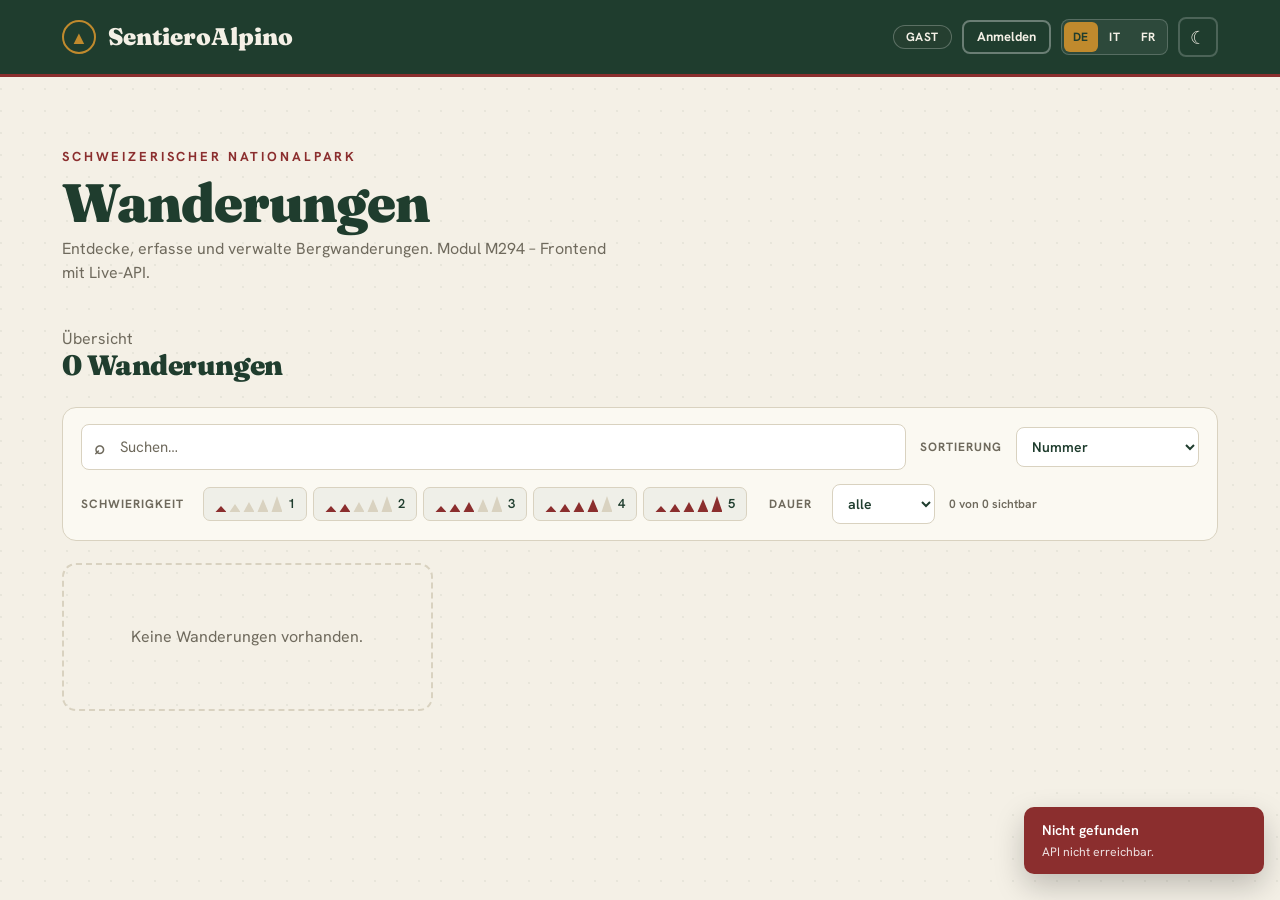
==== commit e710e0d7: "Drop use-cases legend and add sunrise splash loader * Remove the 'Umgesetzte Use Cases' chip strip f" ====
--- a/index.html
+++ b/index.html
@@ -18,10 +18,34 @@
     var l = localStorage.getItem('sentiero.lang');
     if (l) document.documentElement.lang = l;
   } catch(e){}
+  window.__splashStarted = Date.now();
 })();
 </script>
 </head>
 <body>
+<div id="splash" aria-hidden="true">
+  <div class="splash-inner">
+    <svg viewBox="0 0 240 160" xmlns="http://www.w3.org/2000/svg" aria-hidden="true">
+      <defs>
+        <radialGradient id="sg" cx="50%" cy="50%" r="50%">
+          <stop offset="0%" stop-color="#f4c66b" stop-opacity="1"/>
+          <stop offset="55%" stop-color="#c08a2d" stop-opacity=".5"/>
+          <stop offset="100%" stop-color="#c08a2d" stop-opacity="0"/>
+        </radialGradient>
+        <clipPath id="sky"><rect x="0" y="0" width="240" height="115"/></clipPath>
+      </defs>
+      <g clip-path="url(#sky)">
+        <circle class="halo" cx="120" cy="110" r="46" fill="url(#sg)"/>
+        <circle class="sun" cx="120" cy="110" r="16" fill="#f4c66b"/>
+      </g>
+      <path d="M 0 160 L 50 90 L 95 115 L 140 70 L 180 100 L 240 80 L 240 160 Z" fill="#1a3324"/>
+      <path d="M 0 160 L 40 120 L 95 135 L 150 110 L 200 130 L 240 118 L 240 160 Z" fill="#0f2419"/>
+    </svg>
+    <div class="splash-label">
+      <span class="mk">&#9650;</span> SentieroAlpino
+    </div>
+  </div>
+</div>
 <header>
   <div class="container bar">
     <div class="logo"><span class="mk">&#9650;</span> SentieroAlpino</div>
@@ -35,15 +59,6 @@
       <div class="eyebrow" data-i18n="hero.eyebrow">Schweizerischer Nationalpark</div>
       <h1 data-i18n="hero.title">Wanderungen</h1>
       <p data-i18n="hero.lead">Entdecke, erfasse und verwalte Bergwanderungen. Modul M294 – Frontend mit Live-API.</p>
-    </div>
-
-    <div class="legend">
-      <h3 data-i18n="legend.title">Umgesetzte Use Cases</h3>
-      <div class="uc">
-        <span>List hikes &middot; alle</span><span>Show comments &middot; Reader+</span><span>Add comment &middot; Reader+</span>
-        <span>Create hike &middot; Admin</span><span>Update hike &middot; Admin</span><span>Delete hike &middot; Admin</span>
-        <span>Delete comment &middot; Admin</span><span>Upload image &middot; Admin</span><span>Login</span>
-      </div>
     </div>
 
     <div class="toolbar">
--- a/css/styles.css
+++ b/css/styles.css
@@ -199,10 +199,16 @@
 .t small{display:block;font-weight:400;opacity:.85;margin-top:2px}
 @keyframes slide{from{transform:translateX(40px);opacity:0}to{transform:translateX(0);opacity:1}}
 
-.legend{background:var(--pine);color:var(--cream);border-radius:14px;padding:20px 24px;margin:0 0 30px}
-:root[data-theme="dark"] .legend{background:#0e1f1a;border:1px solid var(--border)}
-.legend h3{color:var(--gold);font-size:16px;text-transform:uppercase;letter-spacing:.1em;margin-bottom:10px}
-.legend .uc{display:flex;flex-wrap:wrap;gap:8px}
-.uc span{background:#ffffff14;border:1px solid #ffffff33;padding:5px 11px;border-radius:7px;font-size:13px}
+#splash{position:fixed;inset:0;z-index:1100;background:radial-gradient(ellipse at 50% 65%,#2d543f 0%,#1f3d2e 55%,#0e1f1a 100%);display:grid;place-items:center;transition:opacity .5s ease}
+#splash.gone{opacity:0;pointer-events:none}
+.splash-inner{display:flex;flex-direction:column;align-items:center;gap:14px}
+#splash svg{width:min(320px,62vw);height:auto;display:block;filter:drop-shadow(0 18px 40px rgba(0,0,0,.45))}
+#splash .sun,#splash .halo{transform-origin:50% 110px;animation:sunrise 1.5s cubic-bezier(.22,.7,.3,1) forwards}
+#splash .halo{animation-name:sunriseHalo}
+@keyframes sunrise{0%{transform:translateY(38px);opacity:0}30%{opacity:1}100%{transform:translateY(-30px);opacity:1}}
+@keyframes sunriseHalo{0%{transform:translateY(38px) scale(.6);opacity:0}40%{opacity:.7}100%{transform:translateY(-30px) scale(1.15);opacity:.85}}
+.splash-label{font-family:'Fraunces',serif;color:#f4f0e6;font-weight:600;letter-spacing:.04em;font-size:18px;display:flex;align-items:center;gap:10px;animation:splashFade 1s .2s ease both}
+.splash-label .mk{width:26px;height:26px;border:2px solid #c08a2d;border-radius:50%;display:inline-grid;place-items:center;color:#c08a2d;font-size:13px}
+@keyframes splashFade{from{opacity:0;transform:translateY(6px)}to{opacity:1;transform:none}}
 
 @media(max-width:820px){.dgrid{grid-template-columns:1fr}.hero h1{font-size:38px}.facts{grid-template-columns:1fr}.bar{flex-wrap:wrap}}
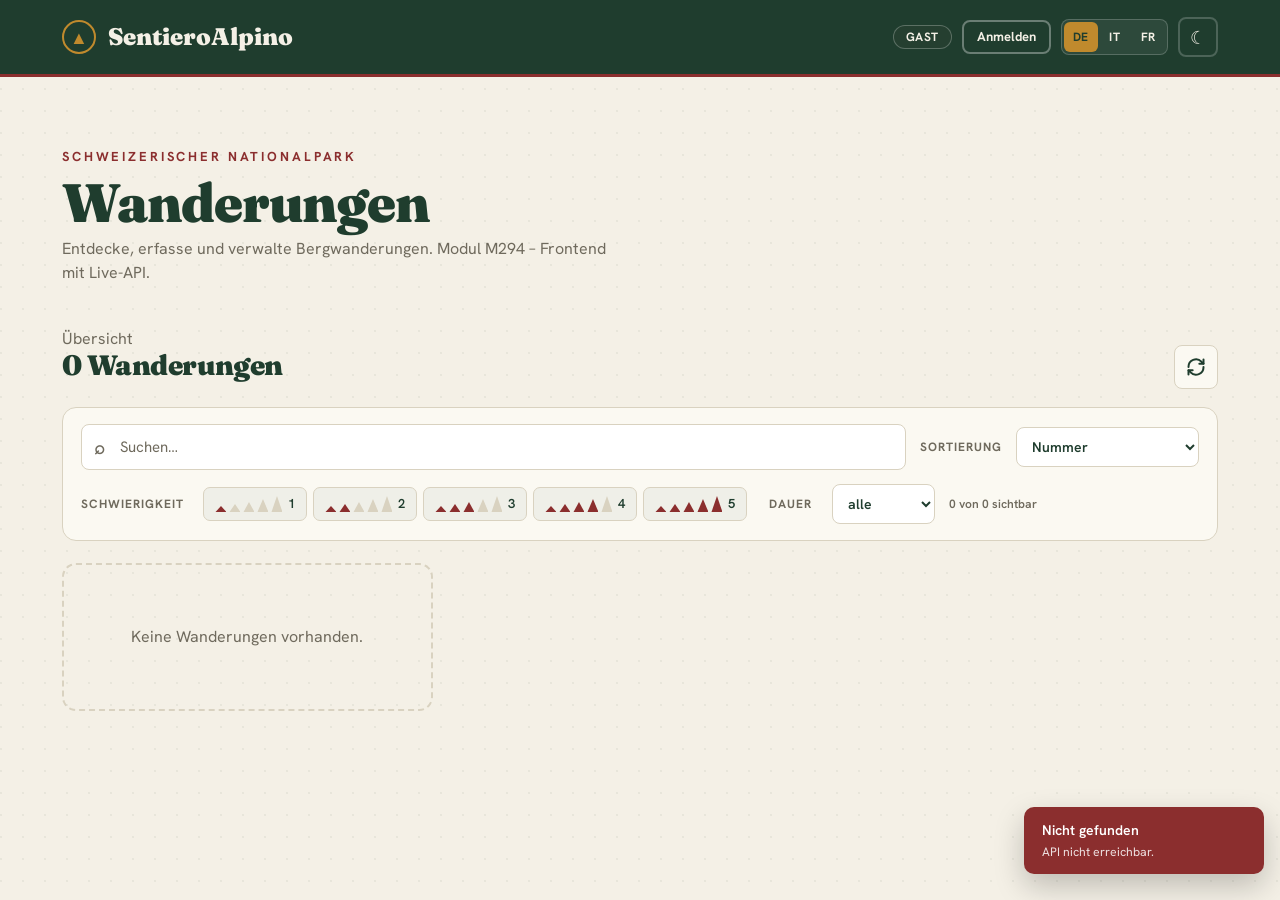
==== commit 8490b30c: "Hide comment compose form for ADMIN + add reload button The API restricts POST /comment to READER on" ====
--- a/index.html
+++ b/index.html
@@ -63,7 +63,17 @@
 
     <div class="toolbar">
       <div><div class="eyebrow" style="color:var(--text-soft)" data-i18n="overview.kicker">Übersicht</div><h2 style="font-size:28px" id="count"></h2></div>
-      <button type="button" class="btn btn-pri" id="newBtn" style="display:none" data-i18n="nav.newHike">+ Neue Wanderung</button>
+      <div class="d-flex gap-2 align-items-center">
+        <button type="button" class="btn-reload" id="reloadBtn" data-i18n-aria="nav.reloadAria" title="" data-i18n-title="nav.reload" aria-label="Aktualisieren">
+          <svg width="20" height="20" viewBox="0 0 24 24" fill="none" stroke="currentColor" stroke-width="2.4" stroke-linecap="round" stroke-linejoin="round" aria-hidden="true">
+            <path d="M3 12a9 9 0 0 1 15.5-6.4L21 8"/>
+            <path d="M21 3v5h-5"/>
+            <path d="M21 12a9 9 0 0 1-15.5 6.4L3 16"/>
+            <path d="M3 21v-5h5"/>
+          </svg>
+        </button>
+        <button type="button" class="btn btn-pri" id="newBtn" style="display:none" data-i18n="nav.newHike">+ Neue Wanderung</button>
+      </div>
     </div>
 
     <div class="filterbar" id="filterBar"></div>
--- a/css/styles.css
+++ b/css/styles.css
@@ -66,6 +66,11 @@
 .btn-del:hover,.btn-del:focus{background:var(--rust);color:#fff}
 .btn-icon{background:transparent;color:var(--header-fg);border:2px solid #ffffff33;width:40px;height:40px;border-radius:8px;display:inline-grid;place-items:center;font-size:18px;transition:.15s;padding:0}
 .btn-icon:hover,.btn-icon:focus{border-color:var(--gold);color:var(--gold)}
+.btn-reload{background:var(--surface);color:var(--text);border:1.5px solid var(--border);width:44px;height:44px;border-radius:8px;display:inline-grid;place-items:center;transition:.15s;padding:0;cursor:pointer}
+.btn-reload:hover,.btn-reload:focus{border-color:var(--pine);color:var(--rust);transform:rotate(-15deg)}
+.btn-reload.spinning{pointer-events:none;color:var(--rust);border-color:var(--rust)}
+.btn-reload.spinning svg{animation:spin .9s linear infinite}
+@keyframes spin{from{transform:rotate(0)}to{transform:rotate(360deg)}}
 .langpick{display:inline-flex;background:#ffffff10;border:1px solid #ffffff33;border-radius:8px;padding:2px;gap:2px}
 .langpick button{padding:6px 9px;border-radius:6px;background:transparent;color:var(--header-fg);font-size:12px;font-weight:700;letter-spacing:.06em;border:none;cursor:pointer}
 .langpick button[aria-pressed="true"]{background:var(--gold);color:#1f3d2e}
